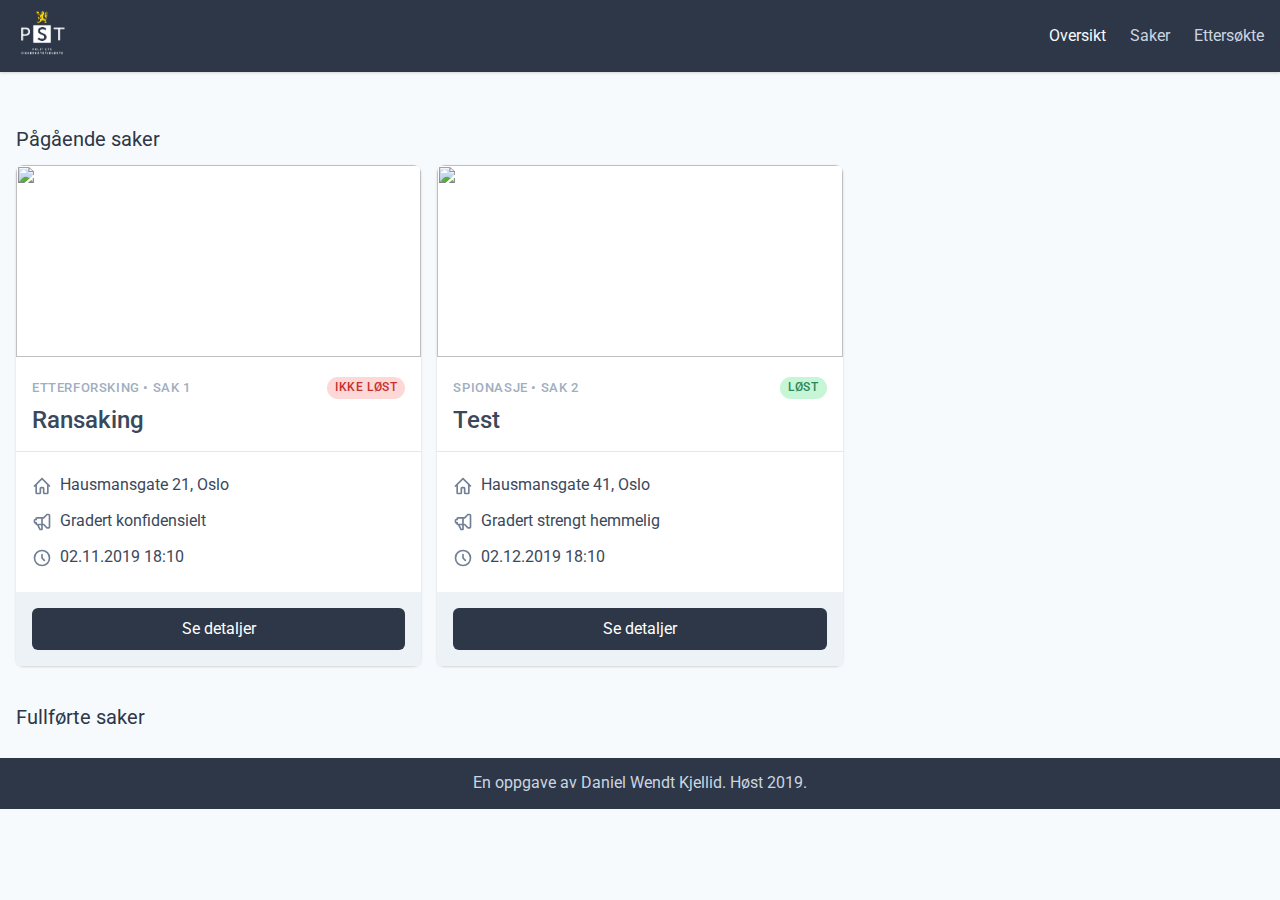
==== index.html @ eeeab760 "Written modues for header, footer and assignment cards using ES6 classes" ====
<!DOCTYPE html>
<html lang="en">
    <head>
        <meta charset="UTF-8">
        <meta name="viewport" content="width=device-width, initial-scale=1.0">
        <meta http-equiv="X-UA-Compatible" content="ie=edge">
        <title>PST</title>
        <link href="https://fonts.googleapis.com/css?family=Roboto:400,500,700&display=swap" rel="stylesheet">
        <link rel="stylesheet" href="css/style.css">
        <script src="scripts/jquery.js"></script>
    </head>
    <body>
        <header class="header">
            <!-- navbar created by DOM -->
        </header>
        <main class="container">
            <section>
                <h1 class="section-title">Pågående saker</h1>
                <div class="grid ongoing">
                    <!-- cards created by DOM -->
                </div>
            </section>
            <section>
                <h1 class="section-title">Fullførte saker</h1>
                <div class="grid upcoming">
                    <!-- cards created by DOM -->
                </div>
            </section>
        </main>
        <footer class="footer">
            <!-- footer created by DOM -->
        </footer>
        <script type="module" defer src="init.js"></script>
        <script src="scripts/utilities/menuToggle.js"></script>
    </body>
</html>
---- css/style.css ----
/*! normalize.css v8.0.1 | MIT License | github.com/necolas/normalize.css */

/* Document
   ========================================================================== */

/**
 * 1. Correct the line height in all browsers.
 * 2. Prevent adjustments of font size after orientation changes in iOS.
 */

 html {
    line-height: 1.15; /* 1 */
    -webkit-text-size-adjust: 100%; /* 2 */
  }
  
  /* Sections
     ========================================================================== */
  
  /**
   * Remove the margin in all browsers.
   */
  
  body {
    margin: 0;
  }
  
  /**
   * Render the `main` element consistently in IE.
   */
  
  main {
    display: block;
  }
  
  /**
   * Correct the font size and margin on `h1` elements within `section` and
   * `article` contexts in Chrome, Firefox, and Safari.
   */
  
  h1 {
    font-size: 2em;
    margin: 0.67em 0;
  }
  
  /* Grouping content
     ========================================================================== */
  
  /**
   * 1. Add the correct box sizing in Firefox.
   * 2. Show the overflow in Edge and IE.
   */
  
  hr {
    box-sizing: content-box; /* 1 */
    height: 0; /* 1 */
    overflow: visible; /* 2 */
  }
  
  /**
   * 1. Correct the inheritance and scaling of font size in all browsers.
   * 2. Correct the odd `em` font sizing in all browsers.
   */
  
  pre {
    font-family: monospace, monospace; /* 1 */
    font-size: 1em; /* 2 */
  }
  
  /* Text-level semantics
     ========================================================================== */
  
  /**
   * Remove the gray background on active links in IE 10.
   */
  
  a {
    background-color: transparent;
  }
  
  /**
   * 1. Remove the bottom border in Chrome 57-
   * 2. Add the correct text decoration in Chrome, Edge, IE, Opera, and Safari.
   */
  
  abbr[title] {
    border-bottom: none; /* 1 */
    text-decoration: underline; /* 2 */
    text-decoration: underline dotted; /* 2 */
  }
  
  /**
   * Add the correct font weight in Chrome, Edge, and Safari.
   */
  
  b,
  strong {
    font-weight: bolder;
  }
  
  /**
   * 1. Correct the inheritance and scaling of font size in all browsers.
   * 2. Correct the odd `em` font sizing in all browsers.
   */
  
  code,
  kbd,
  samp {
    font-family: monospace, monospace; /* 1 */
    font-size: 1em; /* 2 */
  }
  
  /**
   * Add the correct font size in all browsers.
   */
  
  small {
    font-size: 80%;
  }
  
  /**
   * Prevent `sub` and `sup` elements from affecting the line height in
   * all browsers.
   */
  
  sub,
  sup {
    font-size: 75%;
    line-height: 0;
    position: relative;
    vertical-align: baseline;
  }
  
  sub {
    bottom: -0.25em;
  }
  
  sup {
    top: -0.5em;
  }
  
  /* Embedded content
     ========================================================================== */
  
  /**
   * Remove the border on images inside links in IE 10.
   */
  
  img {
    border-style: none;
  }
  
  /* Forms
     ========================================================================== */
  
  /**
   * 1. Change the font styles in all browsers.
   * 2. Remove the margin in Firefox and Safari.
   */
  
  button,
  input,
  optgroup,
  select,
  textarea {
    font-family: inherit; /* 1 */
    font-size: 100%; /* 1 */
    line-height: 1.15; /* 1 */
    margin: 0; /* 2 */
  }
  
  /**
   * Show the overflow in IE.
   * 1. Show the overflow in Edge.
   */
  
  button,
  input { /* 1 */
    overflow: visible;
  }
  
  /**
   * Remove the inheritance of text transform in Edge, Firefox, and IE.
   * 1. Remove the inheritance of text transform in Firefox.
   */
  
  button,
  select { /* 1 */
    text-transform: none;
  }
  
  /**
   * Correct the inability to style clickable types in iOS and Safari.
   */
  
  button,
  [type="button"],
  [type="reset"],
  [type="submit"] {
    -webkit-appearance: button;
  }
  
  /**
   * Remove the inner border and padding in Firefox.
   */
  
  button::-moz-focus-inner,
  [type="button"]::-moz-focus-inner,
  [type="reset"]::-moz-focus-inner,
  [type="submit"]::-moz-focus-inner {
    border-style: none;
    padding: 0;
  }
  
  /**
   * Restore the focus styles unset by the previous rule.
   */
  
  button:-moz-focusring,
  [type="button"]:-moz-focusring,
  [type="reset"]:-moz-focusring,
  [type="submit"]:-moz-focusring {
    outline: 1px dotted ButtonText;
  }
  
  /**
   * Correct the padding in Firefox.
   */
  
  fieldset {
    padding: 0.35em 0.75em 0.625em;
  }
  
  /**
   * 1. Correct the text wrapping in Edge and IE.
   * 2. Correct the color inheritance from `fieldset` elements in IE.
   * 3. Remove the padding so developers are not caught out when they zero out
   *    `fieldset` elements in all browsers.
   */
  
  legend {
    box-sizing: border-box; /* 1 */
    color: inherit; /* 2 */
    display: table; /* 1 */
    max-width: 100%; /* 1 */
    padding: 0; /* 3 */
    white-space: normal; /* 1 */
  }
  
  /**
   * Add the correct vertical alignment in Chrome, Firefox, and Opera.
   */
  
  progress {
    vertical-align: baseline;
  }
  
  /**
   * Remove the default vertical scrollbar in IE 10+.
   */
  
  textarea {
    overflow: auto;
  }
  
  /**
   * 1. Add the correct box sizing in IE 10.
   * 2. Remove the padding in IE 10.
   */
  
  [type="checkbox"],
  [type="radio"] {
    box-sizing: border-box; /* 1 */
    padding: 0; /* 2 */
  }
  
  /**
   * Correct the cursor style of increment and decrement buttons in Chrome.
   */
  
  [type="number"]::-webkit-inner-spin-button,
  [type="number"]::-webkit-outer-spin-button {
    height: auto;
  }
  
  /**
   * 1. Correct the odd appearance in Chrome and Safari.
   * 2. Correct the outline style in Safari.
   */
  
  [type="search"] {
    -webkit-appearance: textfield; /* 1 */
    outline-offset: -2px; /* 2 */
  }
  
  /**
   * Remove the inner padding in Chrome and Safari on macOS.
   */
  
  [type="search"]::-webkit-search-decoration {
    -webkit-appearance: none;
  }
  
  /**
   * 1. Correct the inability to style clickable types in iOS and Safari.
   * 2. Change font properties to `inherit` in Safari.
   */
  
  ::-webkit-file-upload-button {
    -webkit-appearance: button; /* 1 */
    font: inherit; /* 2 */
  }
  
  /* Interactive
     ========================================================================== */
  
  /*
   * Add the correct display in Edge, IE 10+, and Firefox.
   */
  
  details {
    display: block;
  }
  
  /*
   * Add the correct display in all browsers.
   */
  
  summary {
    display: list-item;
  }
  
  /* Misc
     ========================================================================== */
  
  /**
   * Add the correct display in IE 10+.
   */
  
  template {
    display: none;
  }
  
  /**
   * Add the correct display in IE 10.
   */
  
  [hidden] {
    display: none;
  }

body {
	background-color: #F7FAFC;
  font-family: 'Roboto', sans-serif;
}

/* Utility classes
========================================================================== */

.hidden {
	display: none;
}

.block {
	display: block;
}

.flex {
	display: flex;
}

.justify-between {
	justify-content: space-between;
}

.justify-center {
	justify-content: center;
}

.justify-start {
	justify-content: start;
}

.justify-end {
	justify-content: end;
}

.items-center {
	align-items: center;
}

.items-start {
	align-items: flex-start;
}

.items-end {
	align-items: flex-end;
}

/* Head
========================================================================== */

/* header element */
.header {
	background-color: #2D3748;
  box-shadow: 0 1px 3px 0 rgba(0, 0, 0, 0.1), 0 1px 2px 0 rgba(0, 0, 0, 0.06);
}

/* item within header element */
.header-item {
	background-color: transparent;
	border: none;
	padding-left: 1rem;
	padding-right: 1rem;
	padding-top: 0.5rem;
	padding-bottom: 0.5rem;
}

/* logo */
.header-item .logo {
	height: auto;
	width: 3.25rem;
}

/* hamburger menu on small devices */
.header-item .menu-btn {
	height: auto;
	fill: #F7FAFC;
	width: 1.5rem;
}

/* nav element */
.nav {
	background-color: #2D3748;
	border-top: 1px solid #1A202C;
	box-shadow: 0 1px 3px 0 rgba(0, 0, 0, 0.1), 0 1px 2px 0 rgba(0, 0, 0, 0.06);
	padding: 1rem;
}

/* anchor element within nav element */
.nav a {
	color: #CBD5E0;
	text-decoration: none;
}

/* nav anchor hover */
.nav a:hover {
	color: #F7FAFC;
}

/* item within nav element */
.nav .nav-item {
	display: block;
	padding-top: 0.5rem;
	padding-bottom: 0.5rem;
}

/* tablet and up */
@media (min-width: 768px) {

  /* create header flex, and push content to each side */
	.header {
		display: flex;
    justify-content: space-between;
  }
  
  /* remove hamburger menu */
	.header-item .menu-btn {
		display: none;
	}

  /* create nav flex, center items vertically and remove border */
	.nav {
		align-items: center;
		display: flex;
		border-top: 0;
		box-shadow: none;
	}

  /* add margin for nav items */
	.nav .nav-item {
		margin-right: 1.5rem;
		padding: 0;
	}

  /* set active state for nav item */
	.nav .nav-item.active {
		color: #F7FAFC;
	}

  /* remove margin on nav items last child */
	.nav .nav-item:last-child {
		margin-right: 0;
	}
}

/* Body
========================================================================== */

/* create container for content */
.container {
	padding: 1rem;
}

.grid {
  display: grid;
  grid-template-columns: 1fr;
  grid-row-gap: 1rem;
}

@media (min-width: 768px) {
  .grid {
    grid-template-columns: repeat(2, 1fr);
    grid-column-gap: 1rem;
  }
}

@media (min-width: 1024px) {
  .grid {
    grid-template-columns: repeat(3, 1fr);
    grid-column-gap: auto;
  }
}

/* styling of section title */
.section-title {
	color: #2D3748;
  font-size: 1.25rem;
  font-weight: 400;
  margin-top: 2.5rem;
}

/* cards which represents cases */
.case-card {
	background-color: #FFFFFF;
	border-radius: 0.5rem;
	box-shadow: 0 1px 3px 0 rgba(0, 0, 0, 0.1), 0 1px 2px 0 rgba(0, 0, 0, 0.06);
}

/* image within care card */
.case-card-img {
	border-top-left-radius: 8px;
  border-top-right-radius: 8px;
  height: 12rem;
  object-fit: cover;
  width: 100%;
}

/* padding for case card content */
.case-card-content {
	padding: 1rem;
}

.case-card-content-status-negative {
  background-color: #FED7D7;
  border-radius: 9999px;
  color: #C53030;
  display: inline-block;
  font-size: 0.75rem;
  font-weight: 500;
  letter-spacing: 0.05em;
  margin-left: 0.5rem;
  padding-bottom: 0.25rem;
  padding-left: 0.5rem;
  padding-right: 0.5rem;
  padding-top: 0.25rem;
  text-transform: uppercase;
}

.case-card-content-status-positive {
  background-color: #C6F6D5;
  border-radius: 9999px;
  color: #2F855A;
  display: inline-block;
  font-size: 0.75rem;
  font-weight: 500;
  letter-spacing: 0.05em;
  margin-left: 0.5rem;
  padding-bottom: 0.25rem;
  padding-left: 0.5rem;
  padding-right: 0.5rem;
  padding-top: 0.25rem;
  text-transform: uppercase;
}

/* styling for type and case number */
.case-card-content-type {
	color: #A0AEC0;
	font-size: 0.825rem;
	font-weight: 500;
	letter-spacing: 0.6px;
	margin: 0;
	text-transform: uppercase;
}

/* styling for title within case card */
.case-card-content-title {
	color: #3A485C;
	font-size: 1.5rem !important;
	font-weight: 500;
	margin-top: 0.5rem;
	margin-bottom: 0;
}

/* styling for metadata container */
.case-card-meta {
	padding: 1rem;
	border-top: 1px solid #E2E8F0;
}

/* styling for each meta */
.case-card-meta-content {
	color: #3A485C;
	padding-top: 0.5rem;
	padding-bottom: 0.5rem;
}

/* metadata icon */
.case-card-meta-icn {
	fill: #718096;
	height: 1.25rem;
	margin-right: 0.5rem;
	width: auto;
}

/* styling for action container */
.case-card-action {
	background-color: #EDF2F7;
  padding: 1rem;
}

/* Show more details button */
.case-card-action-btn {
	background-color: #2D3748;
	border-radius: 6px;
  color: #FFFFFF;
  display: block;
  text-align: center;
  text-decoration: none;
	width: 100%;
	padding-top: 0.75rem;
  padding-bottom: 0.75rem;
}

.case-card-action-btn:hover {
  background-color: #1A202C;
}

/* Style disabled button for both CSS3 and CSS2 */
.case-card-action-btn:disabled:hover,
.case-card-action-btn[disabled]:hover {
  background-color: #2D3748;
}

/* Foot
========================================================================== */

.footer {
	background-color: #2D3748;
	text-align: center;
	padding: 1rem;
}

.footer span {
	color: #CBD5E0;
}
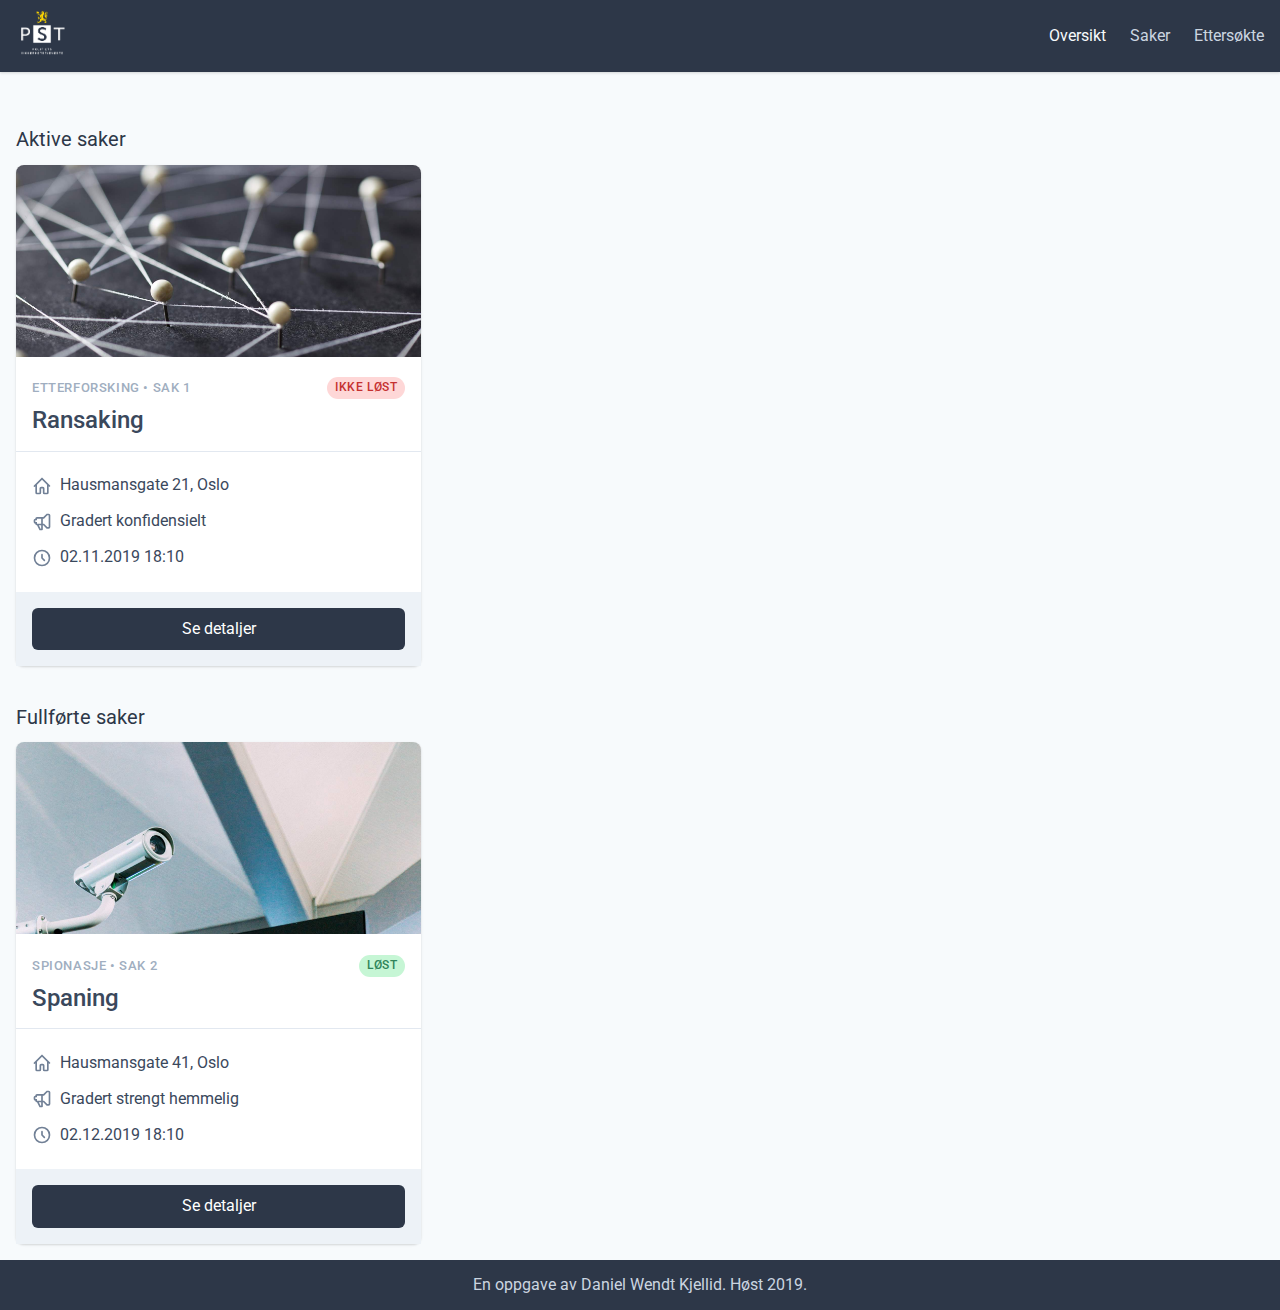
==== commit d2b861c0: "Added array and class for assignment types" ====
--- a/index.html
+++ b/index.html
@@ -15,14 +15,14 @@
         </header>
         <main class="container">
             <section>
-                <h1 class="section-title">Pågående saker</h1>
-                <div class="grid ongoing">
+                <h1 class="section-title">Aktive saker</h1>
+                <div id="not-solved" class="grid not-solved">
                     <!-- cards created by DOM -->
                 </div>
             </section>
             <section>
                 <h1 class="section-title">Fullførte saker</h1>
-                <div class="grid upcoming">
+                <div id="solved" class="grid solved">
                     <!-- cards created by DOM -->
                 </div>
             </section>
@@ -30,6 +30,7 @@
         <footer class="footer">
             <!-- footer created by DOM -->
         </footer>
+        <script type="module" defer src="template-loader.js"></script>
         <script type="module" defer src="init.js"></script>
         <script src="scripts/utilities/menuToggle.js"></script>
     </body>
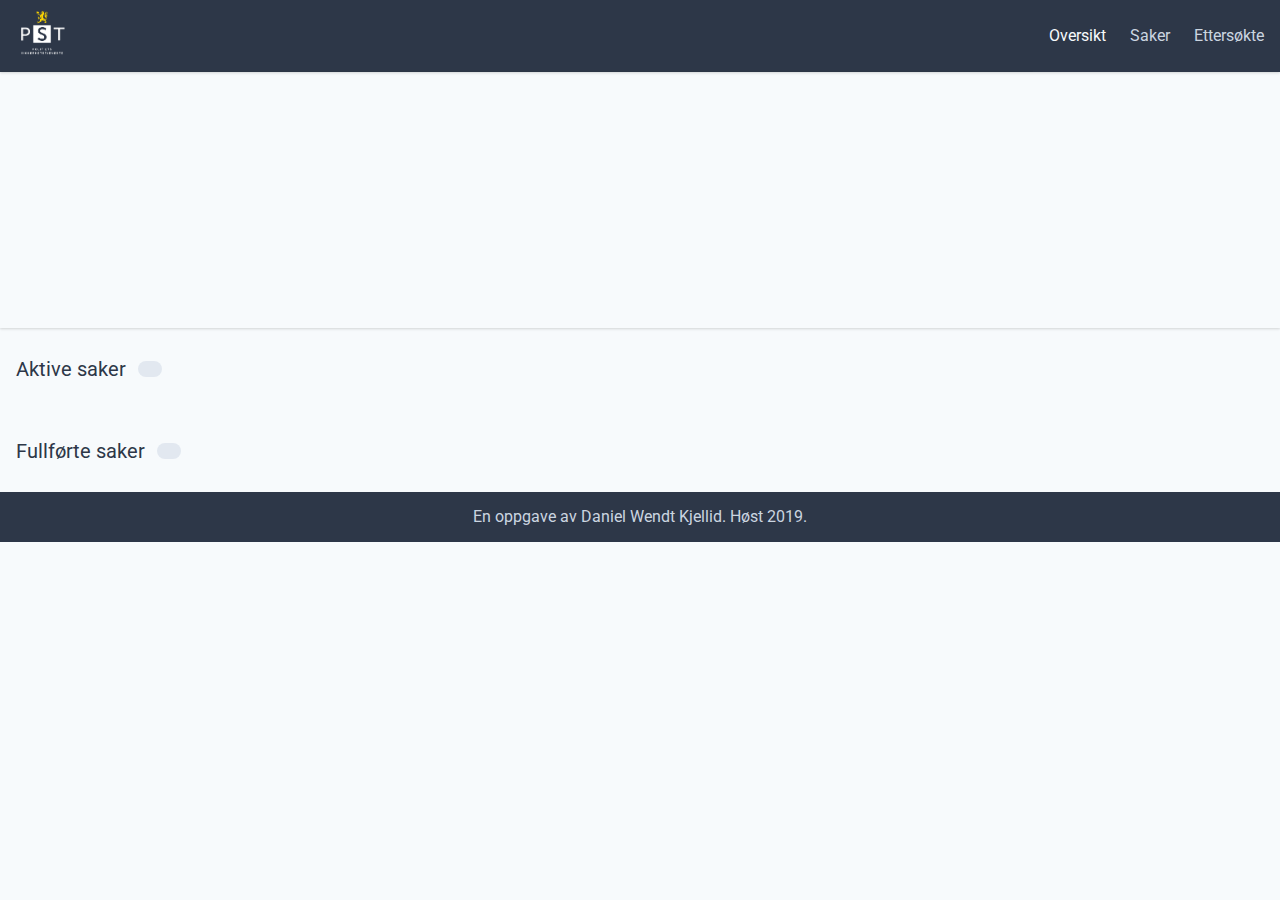
==== commit 595299a9: "Added localstorage support" ====
--- a/index.html
+++ b/index.html
@@ -13,15 +13,24 @@
         <header class="header">
             <!-- navbar created by DOM -->
         </header>
-        <main class="container">
-            <section>
-                <h1 class="section-title">Aktive saker</h1>
+        <main>
+            <div class="banner">
+
+            </div>
+            <section class="container">
+                <div class="flex items-center">
+                    <h1 class="section-title">Aktive saker</h1>
+                    <span class="section-count count-not-solved"><!-- count created by DOM --></span>
+                </div>
                 <div id="not-solved" class="grid not-solved">
                     <!-- cards created by DOM -->
                 </div>
             </section>
-            <section>
-                <h1 class="section-title">Fullførte saker</h1>
+            <section class="container">
+                <div class="flex items-center">
+                    <h1 class="section-title">Fullførte saker</h1>
+                    <span class="section-count count-solved"><!-- count created by DOM --></span>
+                </div>
                 <div id="solved" class="grid solved">
                     <!-- cards created by DOM -->
                 </div>
--- a/css/style.css
+++ b/css/style.css
@@ -521,12 +521,29 @@
   }
 }
 
+.banner {
+  box-shadow: 0 1px 3px 0 rgba(0, 0, 0, 0.1), 0 1px 2px 0 rgba(0, 0, 0, 0.06);
+  height: 16rem;
+}
+
 /* styling of section title */
 .section-title {
 	color: #2D3748;
   font-size: 1.25rem;
   font-weight: 400;
-  margin-top: 2.5rem;
+}
+
+.section-count {
+  background-color: #E2E8F0;
+  border-radius: 9999px;
+  color: #4A5568;
+  font-size: 0.875rem;
+  font-weight: 500;
+  margin-left: 0.75rem;
+  padding-bottom: 0.5rem;
+  padding-left: 0.75rem;
+  padding-right: 0.75rem;
+  padding-top: 0.5rem;
 }
 
 /* cards which represents cases */
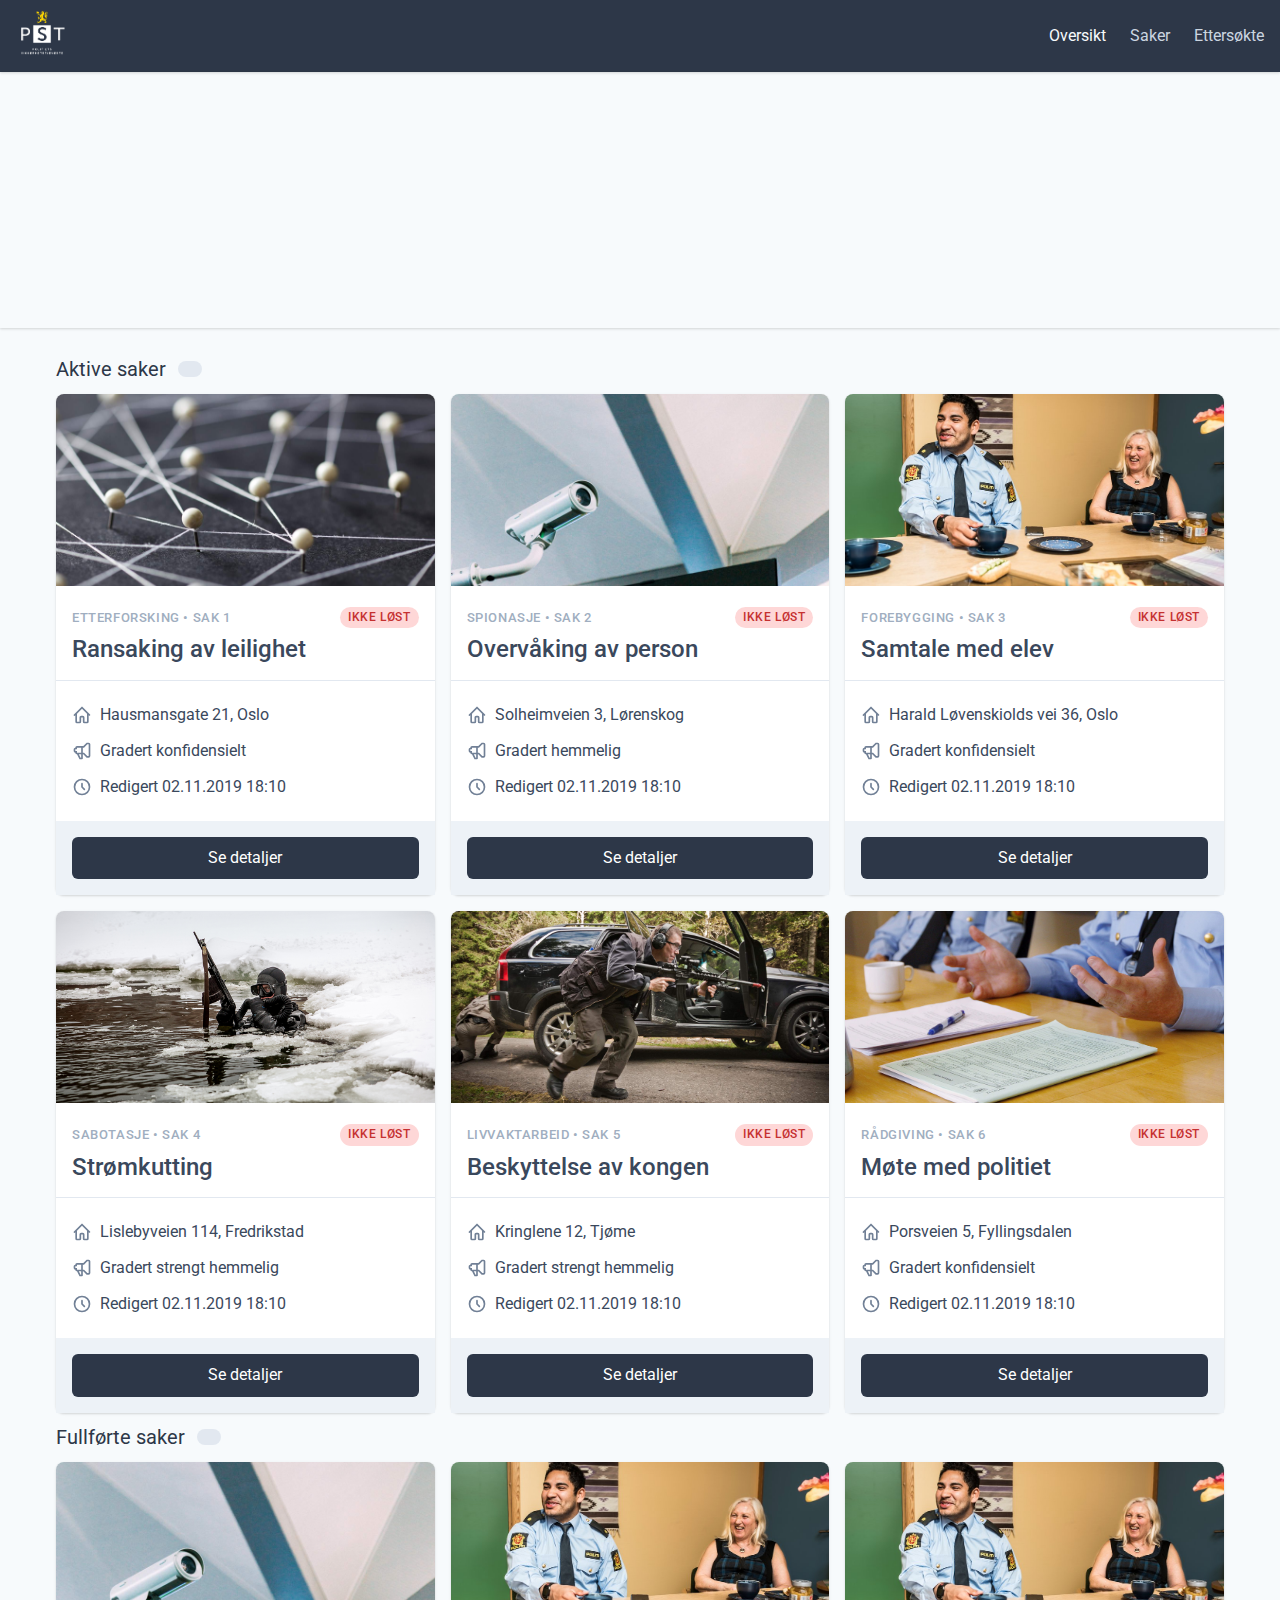
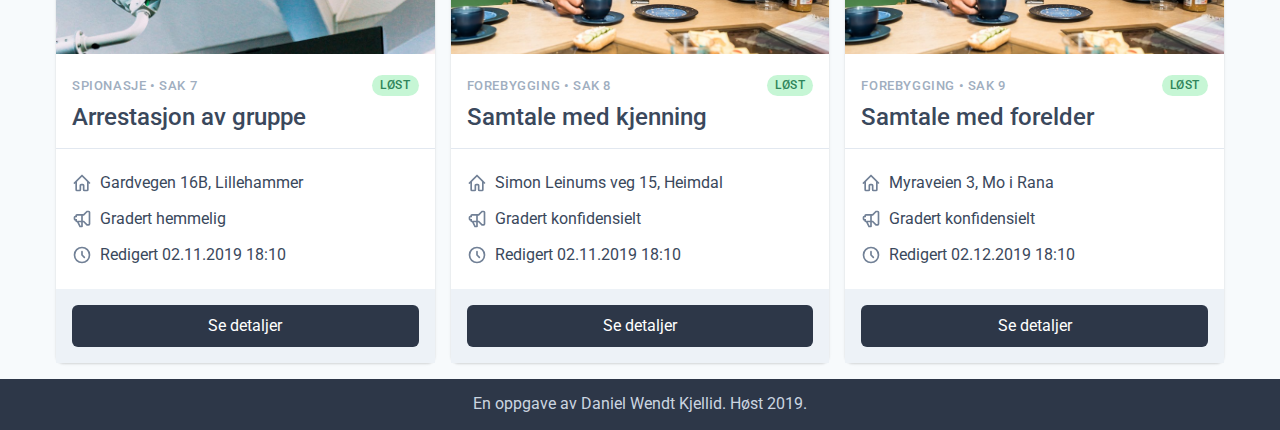
==== commit 9a5d9495: "Started to add structure to edit page" ====
--- a/index.html
+++ b/index.html
@@ -9,7 +9,7 @@
         <link rel="stylesheet" href="css/style.css">
         <script src="scripts/jquery.js"></script>
     </head>
-    <body>
+    <body class="overview">
         <header class="header">
             <!-- navbar created by DOM -->
         </header>
--- a/css/style.css
+++ b/css/style.css
@@ -353,6 +353,90 @@
   font-family: 'Roboto', sans-serif;
 }
 
+label {
+  color: #718096;
+  display: block;
+  font-size: 0.75rem;
+  font-weight: 700;
+  letter-spacing: 0.05rem;
+  text-transform: uppercase;
+  margin-bottom: 0.5rem;
+}
+
+input[type=text] {
+  appearance: none;
+  background-color: #EDF2F7;
+  border: 1px solid #EDF2F7;
+  border-radius: 4px;
+  box-sizing: border-box;
+  color: #4A5568;
+  display: block;
+  font-size: 1rem;
+  padding-top: 0.5rem;
+  padding-right: 0.75rem;
+  padding-bottom: 0.5rem;
+  padding-left: 0.75rem;
+  line-height: 1.5;
+}
+
+input::placeholder {
+  color: #718096;
+}
+
+input:focus {
+  background-color: #FFFFFF;
+  border: 1px solid #A0AEC0;
+  outline: 0;
+}
+
+textarea {
+  appearance: none;
+  background-color: #EDF2F7;
+  border: 1px solid #EDF2F7;
+  border-radius: 4px;
+  box-sizing: border-box;
+  color: #4A5568;
+  display: block;
+  font-size: 1rem;
+  padding-top: 0.5rem;
+  padding-right: 0.75rem;
+  padding-bottom: 0.5rem;
+  padding-left: 0.75rem;
+  line-height: 1.5;
+}
+
+textarea::placeholder {
+  color: #718096;
+}
+
+select {
+  background-color: #EDF2F7;
+  background-image: url("data:image/svg+xml,%3csvg xmlns='http://www.w3.org/2000/svg' viewBox='0 0 24 24' fill='%23a0aec0'%3e%3cpath d='M15.3 9.3a1 1 0 0 1 1.4 1.4l-4 4a1 1 0 0 1-1.4 0l-4-4a1 1 0 0 1 1.4-1.4l3.3 3.29 3.3-3.3z'/%3e%3c/svg%3e");
+    -webkit-appearance: none;
+        -moz-appearance: none;
+            appearance: none;
+    -webkit-print-color-adjust: exact;
+            color-adjust: exact;
+  background-repeat: no-repeat;
+  background-position: right 0.5rem center;
+  background-size: 1.5em 1.5em;
+  border: 1px solid #EDF2F7;
+  border-radius: 4px;
+  color: #4A5568;
+  font-size: 1rem;
+  line-height: 1.5;
+  padding-top: 0.5rem;
+  padding-right: 2.5rem;
+  padding-bottom: 0.5rem;
+  padding-left: 0.75rem;
+}
+
+select:focus {
+  background-color: #FFFFFF;
+  border: 1px solid #A0AEC0;
+  outline: 0;
+}
+
 /* Utility classes
 ========================================================================== */
 
@@ -394,6 +478,42 @@
 
 .items-end {
 	align-items: flex-end;
+}
+
+.w-1 {
+  width: 100%;
+}
+
+.w-1\/2 {
+  width: 50%;
+}
+
+.w-1\/3 {
+  width: 33%;
+}
+
+.w-1\/4 {
+  width: 25%;
+}
+
+.w-1\/5 {
+  width: 20%;
+}
+
+.w-3\/4 {
+  width: 75%;
+}
+
+.w-4\/5 {
+  width: 80%;
+}
+
+.mr-2 {
+  margin-right: 0.5rem;
+}
+
+.m-auto {
+  margin: auto;
 }
 
 /* Head
@@ -498,7 +618,8 @@
 
 /* create container for content */
 .container {
-	padding: 1rem;
+  padding-left: 1rem;
+  padding-right: 1rem;
 }
 
 .grid {
@@ -507,23 +628,44 @@
   grid-row-gap: 1rem;
 }
 
-@media (min-width: 768px) {
-  .grid {
-    grid-template-columns: repeat(2, 1fr);
-    grid-column-gap: 1rem;
-  }
-}
-
-@media (min-width: 1024px) {
-  .grid {
-    grid-template-columns: repeat(3, 1fr);
-    grid-column-gap: auto;
-  }
-}
-
 .banner {
   box-shadow: 0 1px 3px 0 rgba(0, 0, 0, 0.1), 0 1px 2px 0 rgba(0, 0, 0, 0.06);
   height: 16rem;
+  margin-bottom: 1rem;
+}
+
+.breadcrumbs {
+  background-color: #FFFFFF;
+  box-shadow: 0 1px 3px 0 rgba(0, 0, 0, 0.1), 0 1px 2px 0 rgba(0, 0, 0, 0.06);
+  padding-bottom: 1rem;
+  padding-left: 1rem;
+  padding-right: 1rem;
+  padding-top: 1rem;
+}
+
+.breadcrumbs-previous {
+  color: #2D3748;
+  font-weight: 400;
+  margin-left: 0.5rem;
+}
+
+.breadcrumbs-current {
+  color: #2D3748;
+  font-weight: 900;
+  margin-left: 0.25rem;
+}
+
+.breadcrumbs-icn {
+  height: 2rem;
+  width: 2rem;
+}
+
+.breadcrumbs-icn circle {
+  fill: #E2E8F0;
+}
+
+.breadcrumbs-icn path {
+  fill: #A0AEC0;
 }
 
 /* styling of section title */
@@ -668,13 +810,109 @@
   background-color: #2D3748;
 }
 
+.edit-form {
+  background-color: #FFFFFF;
+  border-radius: 6px;
+  box-shadow: 0 1px 3px 0 rgba(0, 0, 0, 0.1), 0 1px 2px 0 rgba(0, 0, 0, 0.06);
+  margin-bottom: 1rem;
+  margin-top: 1rem;
+}
+
+.edit-form-img {
+  border-top-left-radius: 8px;
+  border-top-right-radius: 8px;
+  height: 12rem;
+  object-fit: cover;
+  width: 100%;
+}
+
+.form-section {
+  border-bottom: 1px solid #E2E8F0;
+  padding: 1rem;
+  margin-top: 0.75rem;
+}
+
+.form-group {
+  margin-bottom: 1rem;
+}
+
+.edit-form-footer {
+  background-color: #EDF2F7;
+  padding: 1rem;
+}
+
+.edit-form-submit-btn {
+	background-color: #2D3748;
+	border-radius: 6px;
+  color: #FFFFFF;
+  display: block;
+  text-align: center;
+	width: 100%;
+	padding-top: 0.75rem;
+  padding-bottom: 0.75rem;
+}
+
+@media (min-width: 768px) {
+  .container {
+    padding-left: 2.5rem;
+    padding-right: 2.5rem;
+  }
+
+  .grid {
+    grid-template-columns: repeat(2, 1fr);
+    grid-column-gap: 1rem;
+  }
+
+  .edit-form {
+    margin-left: auto;
+    margin-right: auto;
+    margin-bottom: 2rem;
+    margin-top: 2rem;
+    width: 80%;
+  }
+
+  .misc-section {
+    display: flex;
+  }
+
+  .grade-group {
+    margin-right: 0.5rem;
+    width: 50%;
+  }
+
+  .status-group {
+    width: 50%;
+  }
+}
+
+@media (min-width: 1024px) {
+  .container {
+    padding-left: 3.5rem;
+    padding-right: 3.5rem;
+  }
+
+  .grid {
+    grid-template-columns: repeat(3, 1fr);
+    grid-column-gap: auto;
+  }
+
+  .edit-form {
+    margin-left: auto;
+    margin-right: auto;
+    margin-bottom: 2rem;
+    margin-top: 2rem;
+    width: 60%;
+  }
+}
+
 /* Foot
 ========================================================================== */
 
 .footer {
 	background-color: #2D3748;
 	text-align: center;
-	padding: 1rem;
+  padding: 1rem;
+  margin-top: 1rem
 }
 
 .footer span {
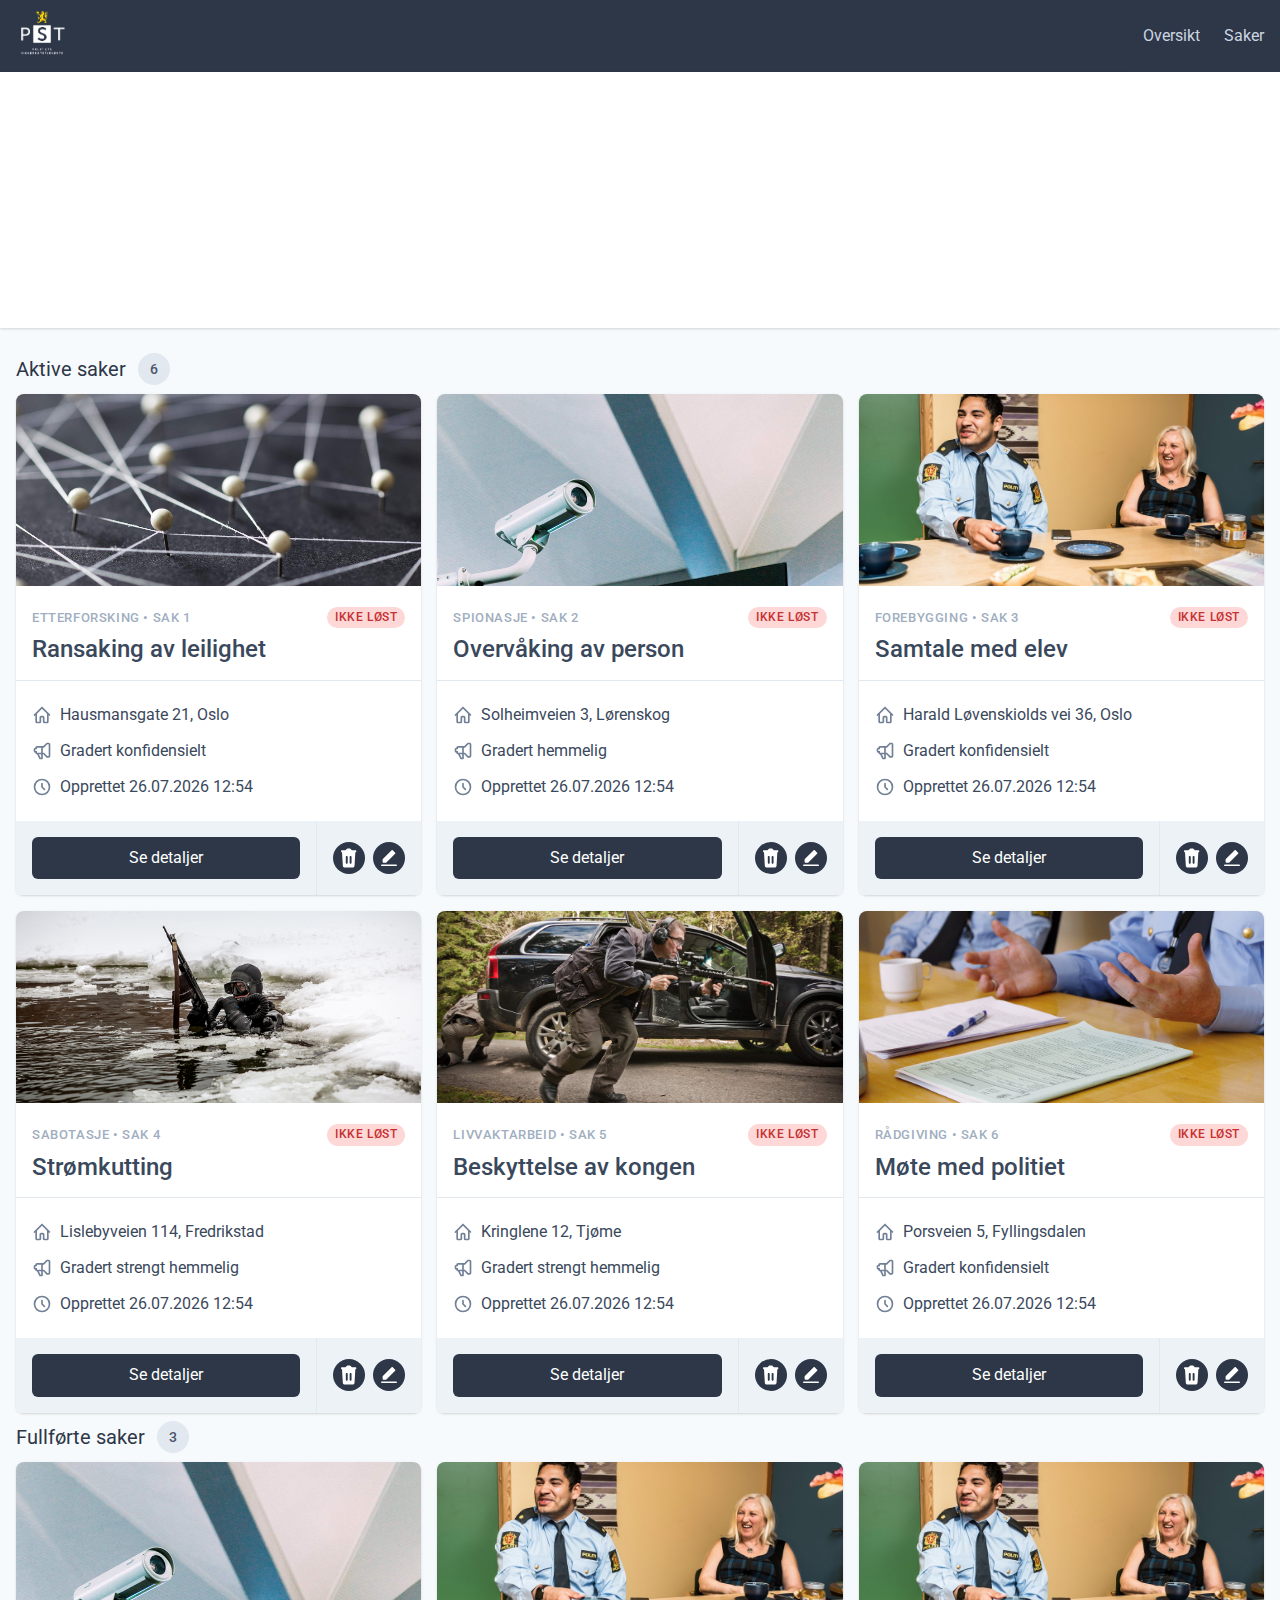
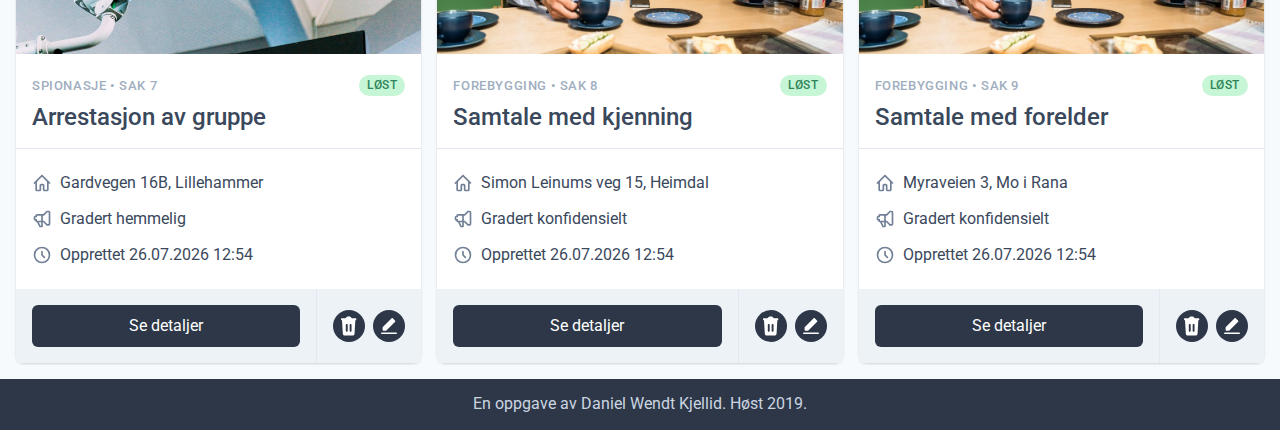
==== commit 34fc8a88: "Moved menuToggle() to a more logical place." ====
--- a/index.html
+++ b/index.html
@@ -41,6 +41,5 @@
         </footer>
         <script type="module" defer src="template-loader.js"></script>
         <script type="module" defer src="init.js"></script>
-        <script src="scripts/utilities/menuToggle.js"></script>
     </body>
 </html>--- a/css/style.css
+++ b/css/style.css
@@ -465,7 +465,11 @@
 }
 
 .justify-end {
-	justify-content: end;
+	justify-content: flex-end !important;
+}
+
+.justify-around {
+  justify-content: space-around;
 }
 
 .items-center {
@@ -514,6 +518,10 @@
 
 .m-auto {
   margin: auto;
+}
+
+.titanic {
+  float: none;
 }
 
 /* Head
@@ -585,15 +593,15 @@
   
   /* remove hamburger menu */
 	.header-item .menu-btn {
-		display: none;
-	}
+    display: none;
+  }
 
   /* create nav flex, center items vertically and remove border */
 	.nav {
 		align-items: center;
 		display: flex;
 		border-top: 0;
-		box-shadow: none;
+    box-shadow: none;
 	}
 
   /* add margin for nav items */
@@ -629,14 +637,19 @@
 }
 
 .banner {
+  background-color: #FFFFFF;
   box-shadow: 0 1px 3px 0 rgba(0, 0, 0, 0.1), 0 1px 2px 0 rgba(0, 0, 0, 0.06);
   height: 16rem;
   margin-bottom: 1rem;
 }
 
-.breadcrumbs {
+.toolbar {
   background-color: #FFFFFF;
   box-shadow: 0 1px 3px 0 rgba(0, 0, 0, 0.1), 0 1px 2px 0 rgba(0, 0, 0, 0.06);
+  margin-bottom: 1rem;
+}
+
+.breadcrumbs {
   padding-bottom: 1rem;
   padding-left: 1rem;
   padding-right: 1rem;
@@ -655,17 +668,44 @@
   margin-left: 0.25rem;
 }
 
-.breadcrumbs-icn {
+.icn {
   height: 2rem;
   width: 2rem;
 }
 
-.breadcrumbs-icn circle {
+.icn circle {
   fill: #E2E8F0;
 }
 
-.breadcrumbs-icn path {
+.icn path {
   fill: #A0AEC0;
+}
+
+.icn rect {
+  fill: #A0AEC0;
+}
+
+.icn.actions-bar circle {
+  fill: #2D3748;
+}
+
+.icn.actions-bar path {
+  fill: #FFFFFF;
+}
+
+.icn.actions-bar rect {
+  fill: #FFFFFF;
+}
+
+.breadcrumbs-action {
+  background-color: #FFFFFF;
+  border-bottom: 0;
+  border-left: 1px solid #E2E8F0;
+  display: block;
+  padding-bottom: 1rem;
+  padding-left: 1rem;
+  padding-right: 1rem;
+  padding-top: 1rem;
 }
 
 /* styling of section title */
@@ -783,7 +823,20 @@
 
 /* styling for action container */
 .case-card-action {
-	background-color: #EDF2F7;
+  background-color: #EDF2F7;
+}
+
+.case-card-action-container {
+  background-color: #EDF2F7;
+  padding: 1rem;
+}
+
+.case-card-action-btn-container {
+  border-right: 1px solid #E2E8F0;
+  padding: 1rem;
+}
+
+.case-card-action-icn-container {
   padding: 1rem;
 }
 
@@ -810,6 +863,15 @@
   background-color: #2D3748;
 }
 
+.actions-btn {
+  padding: 0;
+}
+
+.form-meta-text {
+  color: #718096;
+  font-style: italic;
+}
+
 .edit-form {
   background-color: #FFFFFF;
   border-radius: 6px;
@@ -852,11 +914,69 @@
   padding-bottom: 0.75rem;
 }
 
+.modal-open {
+  overflow: hidden;
+}
+
+.modal {
+  background-color: rgba(0,0,0,0.4);
+  left: 0;
+  overflow: auto !important;
+  top: 0;
+  height: 100%;
+  padding-top: 1rem;
+  position: fixed;
+  width: 100%;
+}
+
+.modal-content {
+  background-color: #FFFFFF;
+  border-radius: 6px;
+  margin-bottom: 3rem;
+  margin-left: 1rem;
+  margin-right: 1rem;
+  margin-top: auto;
+}
+
+.modal-header {
+  padding: 1rem;
+  border-bottom: 1px solid #E2E8F0;
+}
+
+.modal-header h1 {
+  color: #2D3748;
+  font-size: 1.25rem;
+  font-weight: 400;
+}
+
+.modal-header-close-icn {
+  height: 1.5rem;
+  widows: 1.5rem;
+}
+
+.modal-header-close-icn path {
+  fill: #A0AEC0;
+}
+
+.modal-footer {
+  background-color: #EDF2F7;
+  border-bottom-left-radius: 6px;
+  border-bottom-right-radius: 6px;
+  padding: 1rem; 
+}
+
+.modal-submit-btn {
+  background-color: #2D3748;
+  border-radius: 6px;
+  color: #FFFFFF;
+  display: block;
+  text-align: center;
+  width: 100%;
+  padding-top: 0.75rem;
+  padding-bottom: 0.75rem;
+}
+
 @media (min-width: 768px) {
-  .container {
-    padding-left: 2.5rem;
-    padding-right: 2.5rem;
-  }
 
   .grid {
     grid-template-columns: repeat(2, 1fr);
@@ -883,13 +1003,15 @@
   .status-group {
     width: 50%;
   }
+
+  .modal-content {
+    margin-left: auto;
+    margin-right: auto;
+    width: 80%;
+  }
 }
 
 @media (min-width: 1024px) {
-  .container {
-    padding-left: 3.5rem;
-    padding-right: 3.5rem;
-  }
 
   .grid {
     grid-template-columns: repeat(3, 1fr);
@@ -903,6 +1025,13 @@
     margin-top: 2rem;
     width: 60%;
   }
+
+  .modal-content {
+    margin-left: auto;
+    margin-right: auto;
+    margin-top: 2rem;
+    width: 60%;
+  }
 }
 
 /* Foot
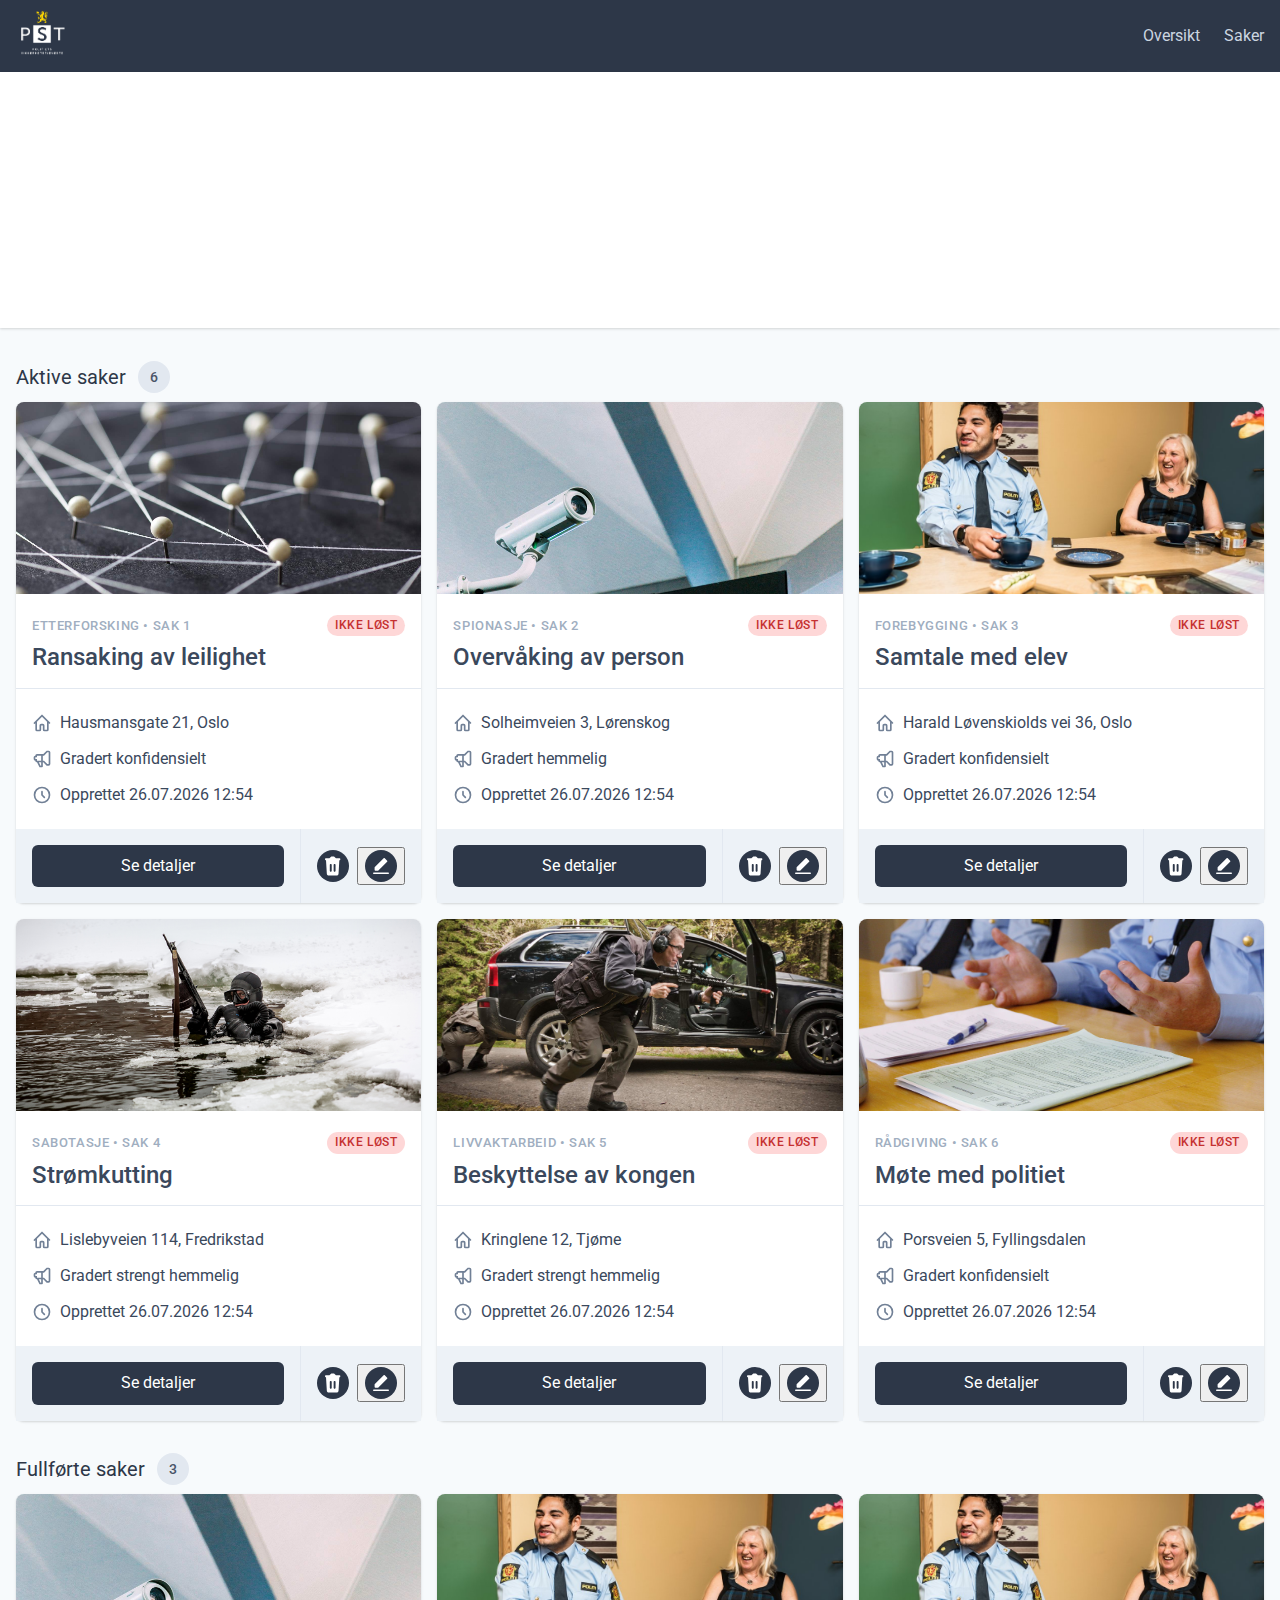
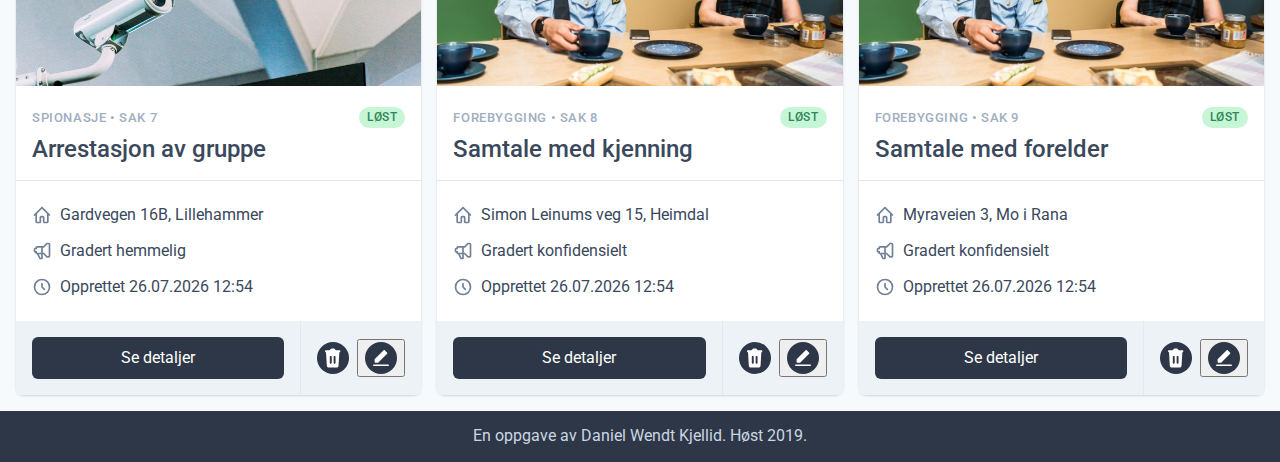
==== commit 886c9d26: "Added support for editing card through modal" ====
--- a/index.html
+++ b/index.html
@@ -17,7 +17,7 @@
             <div class="banner">
 
             </div>
-            <section class="container">
+            <section class="container cases-section">
                 <div class="flex items-center">
                     <h1 class="section-title">Aktive saker</h1>
                     <span class="section-count count-not-solved"><!-- count created by DOM --></span>
@@ -26,7 +26,7 @@
                     <!-- cards created by DOM -->
                 </div>
             </section>
-            <section class="container">
+            <section class="container cases-section">
                 <div class="flex items-center">
                     <h1 class="section-title">Fullførte saker</h1>
                     <span class="section-count count-solved"><!-- count created by DOM --></span>
--- a/css/style.css
+++ b/css/style.css
@@ -351,6 +351,12 @@
 body {
 	background-color: #F7FAFC;
   font-family: 'Roboto', sans-serif;
+}
+
+button[type=button] {
+  border: none;
+  background-color: transparent;
+  padding: 0;
 }
 
 label {
@@ -640,7 +646,6 @@
   background-color: #FFFFFF;
   box-shadow: 0 1px 3px 0 rgba(0, 0, 0, 0.1), 0 1px 2px 0 rgba(0, 0, 0, 0.06);
   height: 16rem;
-  margin-bottom: 1rem;
 }
 
 .toolbar {
@@ -695,6 +700,10 @@
 
 .icn.actions-bar rect {
   fill: #FFFFFF;
+}
+
+.cases-section {
+  padding-top: 1.5rem;
 }
 
 .breadcrumbs-action {
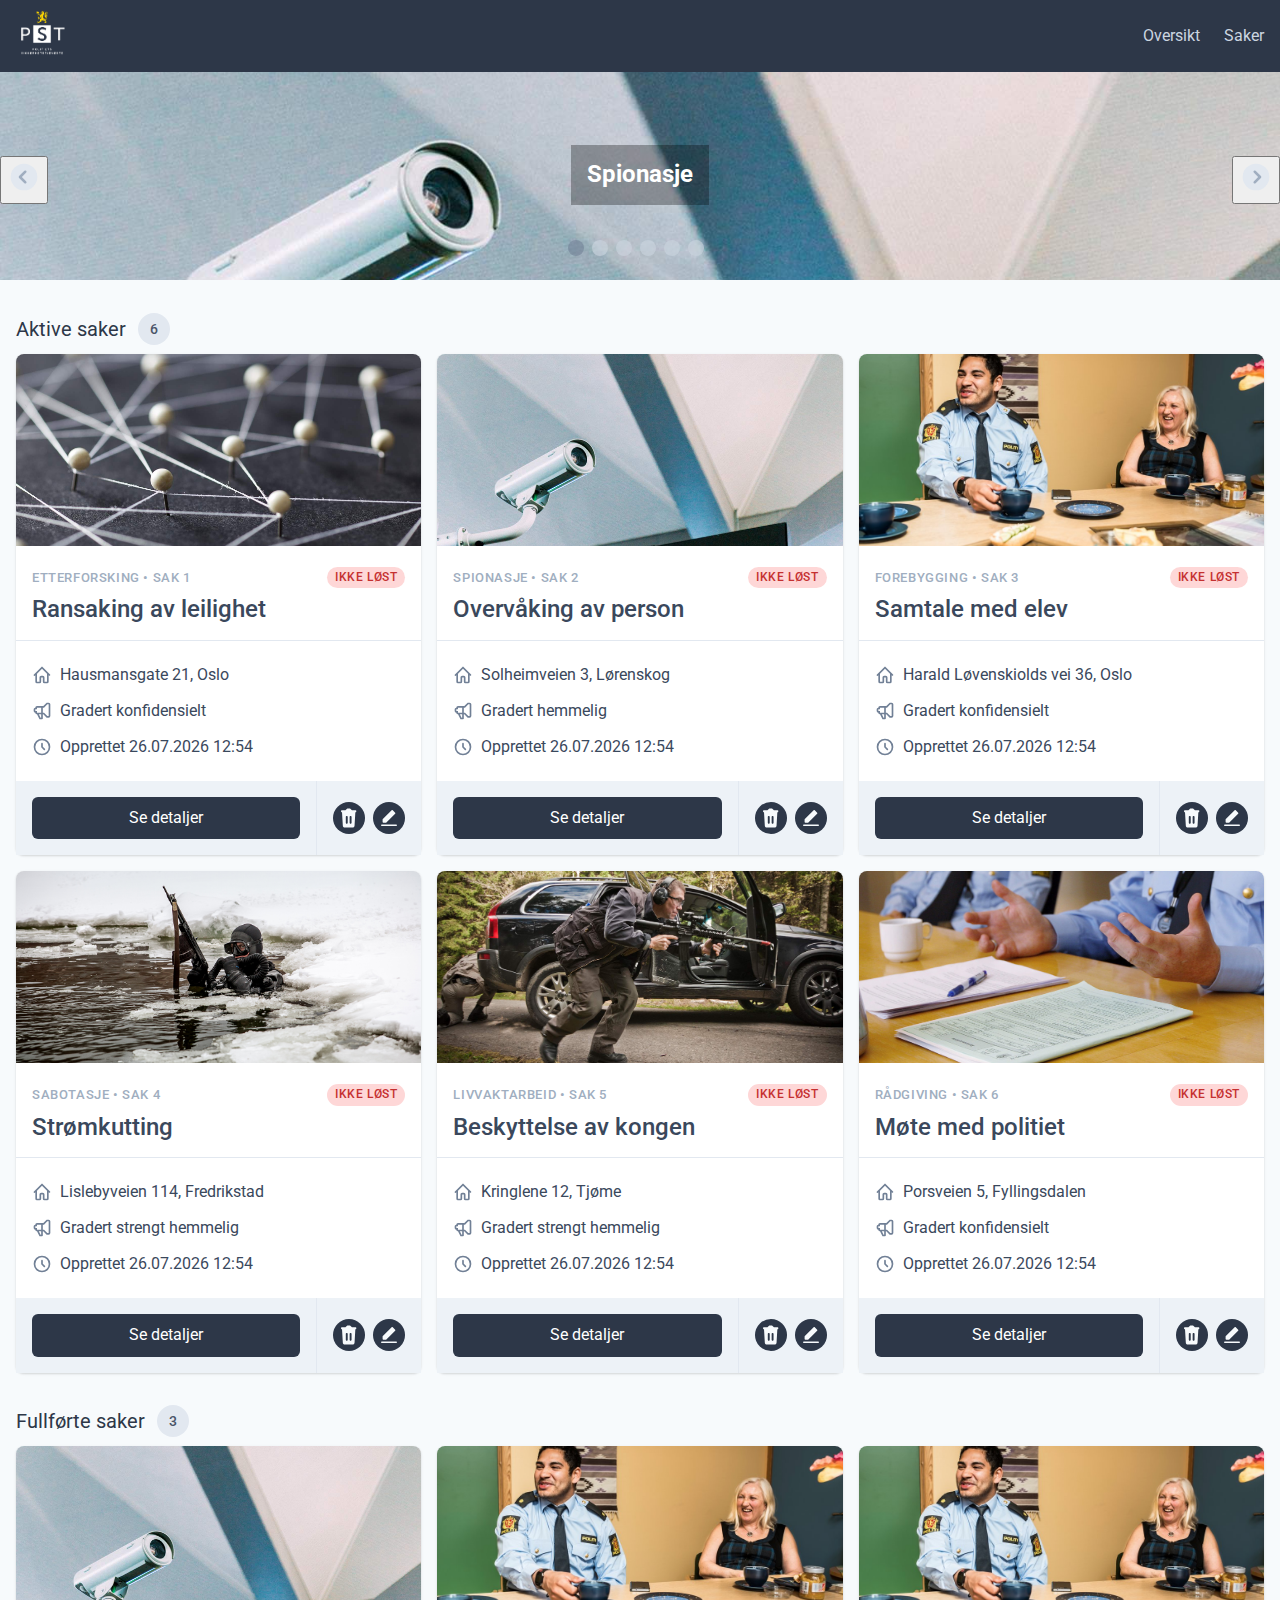
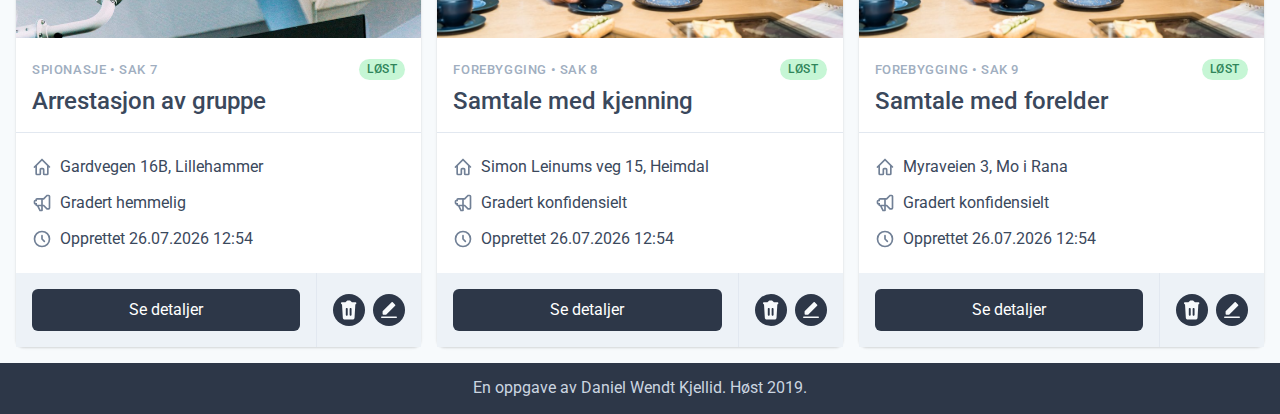
==== commit fa747ba8: "Added banner" ====
--- a/index.html
+++ b/index.html
@@ -15,7 +15,7 @@
         </header>
         <main>
             <div class="banner">
-
+                
             </div>
             <section class="container cases-section">
                 <div class="flex items-center">
--- a/css/style.css
+++ b/css/style.css
@@ -1,3 +1,25 @@
+/* DOCUMENT INFORMATION
+	- Document: PST Theme
+	- Version:  1.2.1
+	- Author:   Daniel Wendt Kjellid
+*/
+
+/* CSS DIRECTORY
+	1. Normalize
+	2. Base > x
+  3. Utility > x
+  4. Header > 375px
+  6. Hedaer > 768px
+  5. Body > 375px
+  6. Body > 768px
+  7. Body > 1024px
+  8. Footer
+*/
+
+/* ==========================================================================
+** NORMALIZE > X
+** ========================================================================== */
+
 /*! normalize.css v8.0.1 | MIT License | github.com/necolas/normalize.css */
 
 /* Document
@@ -347,6 +369,10 @@
   [hidden] {
     display: none;
   }
+
+/* ==========================================================================
+** Base > X
+** ========================================================================== */
 
 body {
 	background-color: #F7FAFC;
@@ -443,8 +469,9 @@
   outline: 0;
 }
 
-/* Utility classes
-========================================================================== */
+/* ==========================================================================
+** Utilitclasses > X
+** ========================================================================== */
 
 .hidden {
 	display: none;
@@ -530,8 +557,19 @@
   float: none;
 }
 
-/* Head
-========================================================================== */
+/* ==========================================================================
+** HEADER > 375px
+** ========================================================================== */
+
+/**************************************************************************
+* Header (> 375px): A - G
+/**************************************************************************/ 
+
+/* no classes */
+
+/**************************************************************************
+* Header (> 375px): H
+/**************************************************************************/ 
 
 /* header element */
 .header {
@@ -562,6 +600,16 @@
 	width: 1.5rem;
 }
 
+/**************************************************************************
+* Header (> 375px): I - M
+/**************************************************************************/
+
+/* no classes */
+
+/**************************************************************************
+* Header (> 375px): N
+/**************************************************************************/ 
+
 /* nav element */
 .nav {
 	background-color: #2D3748;
@@ -588,8 +636,27 @@
 	padding-bottom: 0.5rem;
 }
 
-/* tablet and up */
+/**************************************************************************
+* Header (> 375px): O - Z
+/**************************************************************************/
+
+/* no classes */
+
+/* ==========================================================================
+** HEADER > 768px
+** ========================================================================== */
+
 @media (min-width: 768px) {
+
+  /**************************************************************************
+  * Header (> 768px): A - G
+  /**************************************************************************/
+
+  /* no classes */
+
+  /**************************************************************************
+  * Header (> 768px): H
+  /**************************************************************************/
 
   /* create header flex, and push content to each side */
 	.header {
@@ -601,6 +668,16 @@
 	.header-item .menu-btn {
     display: none;
   }
+
+  /**************************************************************************
+  * Header (> 768px): I - M
+  /**************************************************************************/
+
+  /* no classes */
+
+  /**************************************************************************
+  * Header (> 768px): N
+  /**************************************************************************/
 
   /* create nav flex, center items vertically and remove border */
 	.nav {
@@ -624,36 +701,221 @@
   /* remove margin on nav items last child */
 	.nav .nav-item:last-child {
 		margin-right: 0;
-	}
-}
-
-/* Body
-========================================================================== */
-
-/* create container for content */
-.container {
-  padding-left: 1rem;
-  padding-right: 1rem;
-}
-
-.grid {
-  display: grid;
-  grid-template-columns: 1fr;
-  grid-row-gap: 1rem;
-}
-
+  }
+  
+  /**************************************************************************
+  * Header (> 768px): O - Z
+  /**************************************************************************/
+
+  /* no classes */
+}
+
+/* ==========================================================================
+** BODY > 375px
+** ========================================================================== */
+
+/**************************************************************************
+* Body (> 375px): A
+/**************************************************************************/
+
+/* no classes */
+
+/**************************************************************************
+* Body (> 375px): B
+**************************************************************************/
+
+.banner-container {
+  background-color: lightpink;
+  height: 13rem;
+  margin: auto;
+  position: relative;
+  width: 100%;
+}
+
+.banner-slide {
+  height: 100%;
+}
+
+.banner-slide .banner-img {
+  height: 13rem;
+  object-fit: cover;
+  width: 100%;
+}
+
+.banner-slide .banner-caption {
+  align-items: center;
+  display: flex;
+  justify-content: center;
+  position: absolute;
+  text-align: center;
+  top: 35%;
+  width: 100%;
+}
+
+.banner-slide .banner-caption h1{
+  background-color: rgba(0,0,0,0.3);
+  color: #FFFFFF;
+  font-size: 1.5rem;
+  text-align: center;
+  margin: 0;
+  padding: 1rem;
+}
+
+.banner-btns {
+  align-items: center;
+  display: flex;
+  justify-content: space-between;
+  position: absolute;
+  top: 40%;
+  width: 100%;
+}
+
+.banner-btns button {
+  cursor: pointer;
+  height: 3rem;
+  transition: 0.8s ease;
+  width: 3rem;
+}
+
+
+.banner-btns button circle {
+  fill: #E2E8F0;
+}
+
+.banner-btns button path {
+  fill: #A0AEC0;
+}
+
+.banner-btns button circle:hover {
+  fill: #CBD5E0;
+}
+
+.banner-btns button path:hover {
+  fill: #718096;
+}
+
+.banner-dots {
+  align-items: center;
+  bottom: 1.5rem;
+  display: flex;
+  justify-content: center;
+  position: absolute;
+  width: 100%;
+}
+
+.banner-dots .dot {
+  background-color: #CBD5E0;
+  border-radius: 9999px;
+  height: 1rem;
+  opacity: .6;
+  margin-right: 0.5rem;
+  width: 1rem;
+}
+
+.banner-dots .dot.current:last-child {
+  margin-right: 0;
+}
+
+.banner-dots .dot.current:hover,
+.banner-dots .dot.current {
+  background-color: #718096;
+}
+
+
+/* banner container styling */
+/*
 .banner {
-  background-color: #FFFFFF;
-  box-shadow: 0 1px 3px 0 rgba(0, 0, 0, 0.1), 0 1px 2px 0 rgba(0, 0, 0, 0.06);
-  height: 16rem;
-}
-
-.toolbar {
-  background-color: #FFFFFF;
-  box-shadow: 0 1px 3px 0 rgba(0, 0, 0, 0.1), 0 1px 2px 0 rgba(0, 0, 0, 0.06);
-  margin-bottom: 1rem;
-}
-
+  background-color: white;
+  margin: auto;
+  position: relative;
+}
+
+.banner .img-container {
+  height: 100%;
+}
+
+.img-container-img {
+  height: auto;
+  object-fit: cover;
+  position: relative;
+  width: 100%;
+}
+
+.banner-caption {
+  color: red;
+  text-align: center;
+  position: absolute;
+  top: 50%;
+  width: 100%;
+}
+
+.banner .btn-container {
+  align-items: center;
+  display: flex;
+  justify-content: space-between;
+  position: absolute;
+  top: 50%;
+  width: 100%;
+}*/
+
+/* next and previous image buttons */
+/*
+.prev-btn, .next-btn {
+  cursor: pointer;
+  height: 2.5rem;
+  width: 2.5rem;
+}
+
+.prev-btn circle, 
+.next-btn circle {
+  fill: #E2E8F0;
+}
+
+.prev-btn path,
+.next-btn path {
+  fill: #A0AEC0;
+}
+
+.prev-btn circle:hover, 
+.next-btn circle:hover {
+  fill: #CBD5E0;
+}
+
+.prev-btn path:hover,
+.next-btn path:hover {
+  fill: #718096;
+}
+
+.banner .dot-container {
+  align-items: center;
+  display: flex;
+  justify-content: center;
+  position: absolute;
+  top: 80%;
+  width: 100%;
+}
+
+.banner .dot-container span.dot {
+  background-color: #A0AEC0;
+  border-radius: 9999px;
+  cursor: pointer;
+  height: 1rem;
+  margin-right: 0.5rem;
+  opacity: .60;
+  width: 1rem;
+}
+
+.banner .dot-container span.dot:last-child {
+  margin-right: 0;
+}
+
+.banner .dot-container span.dot:hover,
+.banner .dot-container span.dot.active {
+  background-color: #4A5568;
+}*/
+
+
+/* breadcrumb container styling, adding padding */
 .breadcrumbs {
   padding-bottom: 1rem;
   padding-left: 1rem;
@@ -661,51 +923,7 @@
   padding-top: 1rem;
 }
 
-.breadcrumbs-previous {
-  color: #2D3748;
-  font-weight: 400;
-  margin-left: 0.5rem;
-}
-
-.breadcrumbs-current {
-  color: #2D3748;
-  font-weight: 900;
-  margin-left: 0.25rem;
-}
-
-.icn {
-  height: 2rem;
-  width: 2rem;
-}
-
-.icn circle {
-  fill: #E2E8F0;
-}
-
-.icn path {
-  fill: #A0AEC0;
-}
-
-.icn rect {
-  fill: #A0AEC0;
-}
-
-.icn.actions-bar circle {
-  fill: #2D3748;
-}
-
-.icn.actions-bar path {
-  fill: #FFFFFF;
-}
-
-.icn.actions-bar rect {
-  fill: #FFFFFF;
-}
-
-.cases-section {
-  padding-top: 1.5rem;
-}
-
+/* breadcrumb actions button container */
 .breadcrumbs-action {
   background-color: #FFFFFF;
   border-bottom: 0;
@@ -717,25 +935,23 @@
   padding-top: 1rem;
 }
 
-/* styling of section title */
-.section-title {
-	color: #2D3748;
-  font-size: 1.25rem;
+/* adds bold text to current page */
+.breadcrumbs-current {
+  color: #2D3748;
+  font-weight: 900;
+  margin-left: 0.25rem;
+}
+
+/* adds color and margin to previous site */
+.breadcrumbs-previous {
+  color: #2D3748;
   font-weight: 400;
-}
-
-.section-count {
-  background-color: #E2E8F0;
-  border-radius: 9999px;
-  color: #4A5568;
-  font-size: 0.875rem;
-  font-weight: 500;
-  margin-left: 0.75rem;
-  padding-bottom: 0.5rem;
-  padding-left: 0.75rem;
-  padding-right: 0.75rem;
-  padding-top: 0.5rem;
-}
+  margin-left: 0.5rem;
+}
+
+/**************************************************************************
+* Body (> 375px): C
+/**************************************************************************/
 
 /* cards which represents cases */
 .case-card {
@@ -744,7 +960,7 @@
 	box-shadow: 0 1px 3px 0 rgba(0, 0, 0, 0.1), 0 1px 2px 0 rgba(0, 0, 0, 0.06);
 }
 
-/* image within care card */
+/* image within case card */
 .case-card-img {
 	border-top-left-radius: 8px;
   border-top-right-radius: 8px;
@@ -758,6 +974,7 @@
 	padding: 1rem;
 }
 
+/* styling if the case card has status "Ikke løst" */
 .case-card-content-status-negative {
   background-color: #FED7D7;
   border-radius: 9999px;
@@ -774,6 +991,7 @@
   text-transform: uppercase;
 }
 
+/* styling if the case card has status "Løst" */
 .case-card-content-status-positive {
   background-color: #C6F6D5;
   border-radius: 9999px;
@@ -835,21 +1053,24 @@
   background-color: #EDF2F7;
 }
 
+/* styling for the bottom part of the case card, containg the "Se detaljer" and delete/edit button */
 .case-card-action-container {
   background-color: #EDF2F7;
   padding: 1rem;
 }
 
+/* styling for container contianing "Se detaljer" button */
 .case-card-action-btn-container {
   border-right: 1px solid #E2E8F0;
   padding: 1rem;
 }
 
+/* styling for container containing delete and edit button */
 .case-card-action-icn-container {
   padding: 1rem;
 }
 
-/* Show more details button */
+/* Styling for "Se detaljer" button/anchor */
 .case-card-action-btn {
 	background-color: #2D3748;
 	border-radius: 6px;
@@ -862,6 +1083,7 @@
   padding-bottom: 0.75rem;
 }
 
+/* hover effect for "Se detaljer" button */
 .case-card-action-btn:hover {
   background-color: #1A202C;
 }
@@ -872,15 +1094,28 @@
   background-color: #2D3748;
 }
 
-.actions-btn {
-  padding: 0;
-}
-
-.form-meta-text {
-  color: #718096;
-  font-style: italic;
-}
-
+/* create container for content */
+.container {
+  padding-left: 1rem;
+  padding-right: 1rem;
+}
+
+/* adds padding to section tags */
+.cases-section {
+  padding-top: 1.5rem;
+}
+
+/**************************************************************************
+* Body (> 375px): D
+***************************************************************************/
+
+/* no classes */
+
+/**************************************************************************
+* Body (> 375px): E
+***************************************************************************/
+
+/* container for edit form */
 .edit-form {
   background-color: #FFFFFF;
   border-radius: 6px;
@@ -889,6 +1124,7 @@
   margin-top: 1rem;
 }
 
+/* container for edit form image */
 .edit-form-img {
   border-top-left-radius: 8px;
   border-top-right-radius: 8px;
@@ -897,21 +1133,13 @@
   width: 100%;
 }
 
-.form-section {
-  border-bottom: 1px solid #E2E8F0;
-  padding: 1rem;
-  margin-top: 0.75rem;
-}
-
-.form-group {
-  margin-bottom: 1rem;
-}
-
+/* styling for the bottom part of the edit form, containg the "Lagre" button */
 .edit-form-footer {
   background-color: #EDF2F7;
   padding: 1rem;
 }
 
+/* styling for the "Lagre" button itself */
 .edit-form-submit-btn {
 	background-color: #2D3748;
 	border-radius: 6px;
@@ -923,10 +1151,105 @@
   padding-bottom: 0.75rem;
 }
 
+/**************************************************************************
+* Body (> 375px): F
+***************************************************************************/
+
+/* styling for "Kort ble opprettet xx.xx.xxxx xx:xx" at the end of forms */
+.form-meta-text {
+  color: #718096;
+  font-style: italic;
+  margin-top: 0.5rem;
+}
+
+/* container for form sections */
+.form-section {
+  border-bottom: 1px solid #E2E8F0;
+  padding: 1rem;
+  margin-top: 0.75rem;
+}
+
+/* container for form groups */
+.form-group {
+  margin-bottom: 1rem;
+}
+
+/**************************************************************************
+* Body (> 375px): G
+***************************************************************************/
+
+/* grid for displaying cards, taking up the entire screen on small devices */
+.grid {
+  display: grid;
+  grid-template-columns: 1fr;
+  grid-row-gap: 1rem;
+}
+
+/**************************************************************************
+* Body (> 375px): H
+***************************************************************************/
+
+/* no classes */
+
+/**************************************************************************
+* Body (> 375px): I
+***************************************************************************/
+
+/* default sizing for icons */
+.icn {
+  height: 2rem;
+  width: 2rem;
+}
+
+/* adds color to the circle element of an svg */
+.icn circle {
+  fill: #E2E8F0;
+}
+
+/* adds color to the icon itself */
+.icn path,
+.icn rect {
+  fill: #A0AEC0;
+}
+
+/* adds color to the circle element of an svg */
+.icn.actions-bar circle {
+  fill: #2D3748;
+}
+
+/* hover state for circle sorounding icon */
+.icn.actions-bar circle:hover {
+  fill: #1A202C;
+}
+
+/* adds color to the icon itself */
+.icn.actions-bar path,
+.icn.actions-bar rect {
+  fill: #F7FAFC;
+}
+
+/* hover state for icon inside circle */
+.icn.actions-bar path:hover,
+.icn.actions-bar rect:hover {
+  fill: #FFFFFF;
+}
+
+/**************************************************************************
+* Body (> 375px): J - L
+***************************************************************************/
+
+/* no classes */
+
+/**************************************************************************
+* Body (> 375px): M
+***************************************************************************/
+
+/* sets overflow hidden to body when modal is open to prevent that background is scrollable */
 .modal-open {
   overflow: hidden;
 }
 
+/* styling for modal background, adding a dark tint */
 .modal {
   background-color: rgba(0,0,0,0.4);
   left: 0;
@@ -938,6 +1261,7 @@
   width: 100%;
 }
 
+/* container and styling for the modal itself */
 .modal-content {
   background-color: #FFFFFF;
   border-radius: 6px;
@@ -947,26 +1271,31 @@
   margin-top: auto;
 }
 
+/* container for header of modal */
 .modal-header {
   padding: 1rem;
   border-bottom: 1px solid #E2E8F0;
 }
 
+/* styling for modal heading */
 .modal-header h1 {
   color: #2D3748;
   font-size: 1.25rem;
   font-weight: 400;
 }
 
+/* sizing for "x" icon for closing modal */
 .modal-header-close-icn {
   height: 1.5rem;
   widows: 1.5rem;
 }
 
+/* adding color to the path of the svg */
 .modal-header-close-icn path {
   fill: #A0AEC0;
 }
 
+/* addong styling to the bottom part of the modal usualy containing a button */
 .modal-footer {
   background-color: #EDF2F7;
   border-bottom-left-radius: 6px;
@@ -974,6 +1303,7 @@
   padding: 1rem; 
 }
 
+/* styling for modal action button */
 .modal-submit-btn {
   background-color: #2D3748;
   border-radius: 6px;
@@ -985,13 +1315,71 @@
   padding-bottom: 0.75rem;
 }
 
+/**************************************************************************
+* Body (> 375px): N - R
+***************************************************************************/
+
+/* no classes */
+
+/**************************************************************************
+* Body (> 375px): S
+***************************************************************************/
+
+/* styling of section title */
+.section-title {
+	color: #2D3748;
+  font-size: 1.25rem;
+  font-weight: 400;
+}
+
+/* styling for pill containing amount of cases */
+.section-count {
+  background-color: #E2E8F0;
+  border-radius: 9999px;
+  color: #4A5568;
+  font-size: 0.875rem;
+  font-weight: 500;
+  margin-left: 0.75rem;
+  padding-bottom: 0.5rem;
+  padding-left: 0.75rem;
+  padding-right: 0.75rem;
+  padding-top: 0.5rem;
+}
+
+/**************************************************************************
+* Body (> 375px): T
+***************************************************************************/
+
+/* styling for toolbar bellow header. Contains breadcrumbs and action buttons */
+.toolbar {
+  background-color: #FFFFFF;
+  box-shadow: 0 1px 3px 0 rgba(0, 0, 0, 0.1), 0 1px 2px 0 rgba(0, 0, 0, 0.06);
+  margin-bottom: 1rem;
+}
+
+/**************************************************************************
+* Body (> 375px): U - Z
+***************************************************************************/
+
+/* no classes */
+
+/* ==========================================================================
+** BODY > 768px
+** ========================================================================== */
+
 @media (min-width: 768px) {
 
-  .grid {
-    grid-template-columns: repeat(2, 1fr);
-    grid-column-gap: 1rem;
-  }
-
+  /**************************************************************************
+  * Body (> 768px): A - D
+  ***************************************************************************/
+
+  /* no classes */
+
+  /**************************************************************************
+  * Body (> 768px): E
+  ***************************************************************************/
+
+  /* change edit for so its only 80% of the page, and centered */
   .edit-form {
     margin-left: auto;
     margin-right: auto;
@@ -1000,33 +1388,83 @@
     width: 80%;
   }
 
-  .misc-section {
-    display: flex;
-  }
-
+  /**************************************************************************
+  * Body (> 768px): F
+  ***************************************************************************/
+
+  /* no classes */
+
+  /**************************************************************************
+  * Body (> 768px): G
+  ***************************************************************************/
+
+  /* change grid to fill width with two fractions instead of one */
+  .grid {
+    grid-template-columns: repeat(2, 1fr);
+    grid-column-gap: 1rem;
+  }
+
+  /* move grade group in form next to status instead of under */
   .grade-group {
     margin-right: 0.5rem;
     width: 50%;
   }
 
-  .status-group {
-    width: 50%;
-  }
-
+  /**************************************************************************
+  * Body (> 768px): H - L
+  ***************************************************************************/
+
+  /* no classes */
+
+  /**************************************************************************
+  * Body (> 768px): M
+  ***************************************************************************/
+
+  /* place grade group and section group next to each other on larger devices */
+  .misc-section {
+    display: flex;
+  }
+
+  /* change edit for so its only 80% of the page, and centered */
   .modal-content {
     margin-left: auto;
     margin-right: auto;
     width: 80%;
   }
-}
+
+  /**************************************************************************
+  * Body (> 768px): N - R
+  ***************************************************************************/
+
+  /* no classes */
+
+  /**************************************************************************
+  * Body (> 768px): S
+  ***************************************************************************/
+  
+  /* place status group and section group next to each other on larger devices */
+  .status-group {
+    width: 50%;
+  }
+}
+
+/* ==========================================================================
+** BODY > 1024px
+** ========================================================================== */
 
 @media (min-width: 1024px) {
 
-  .grid {
-    grid-template-columns: repeat(3, 1fr);
-    grid-column-gap: auto;
-  }
-
+  /**************************************************************************
+  * Body (> 1024px): A - D
+  ***************************************************************************/
+
+  /* no classes */
+
+  /**************************************************************************
+  * Body (> 1024px): E
+  ***************************************************************************/
+
+  /* make form 60% of width and center it */
   .edit-form {
     margin-left: auto;
     margin-right: auto;
@@ -1035,16 +1473,48 @@
     width: 60%;
   }
 
+  /**************************************************************************
+  * Body (> 1024px): F
+  ***************************************************************************/
+
+  /* no classes */
+
+  /**************************************************************************
+  * Body (> 1024px): G
+  ***************************************************************************/
+
+  /* make grid fill width with 3 fractions */
+  .grid {
+    grid-template-columns: repeat(3, 1fr);
+    grid-column-gap: auto;
+  }
+
+  /**************************************************************************
+  * Body (> 1024px): H - L
+  ***************************************************************************/
+
+  /* no classes */
+
+  /**************************************************************************
+  * Body (> 1024px): M
+  ***************************************************************************/
+
+  /* make model 60% of width and center it */
   .modal-content {
     margin-left: auto;
     margin-right: auto;
     margin-top: 2rem;
     width: 60%;
   }
-}
-
-/* Foot
-========================================================================== */
+
+  /**************************************************************************
+  * Body (> 1024px): N - Z
+  ***************************************************************************/
+}
+
+/* ==========================================================================
+** Footer > *
+** ========================================================================== */
 
 .footer {
 	background-color: #2D3748;
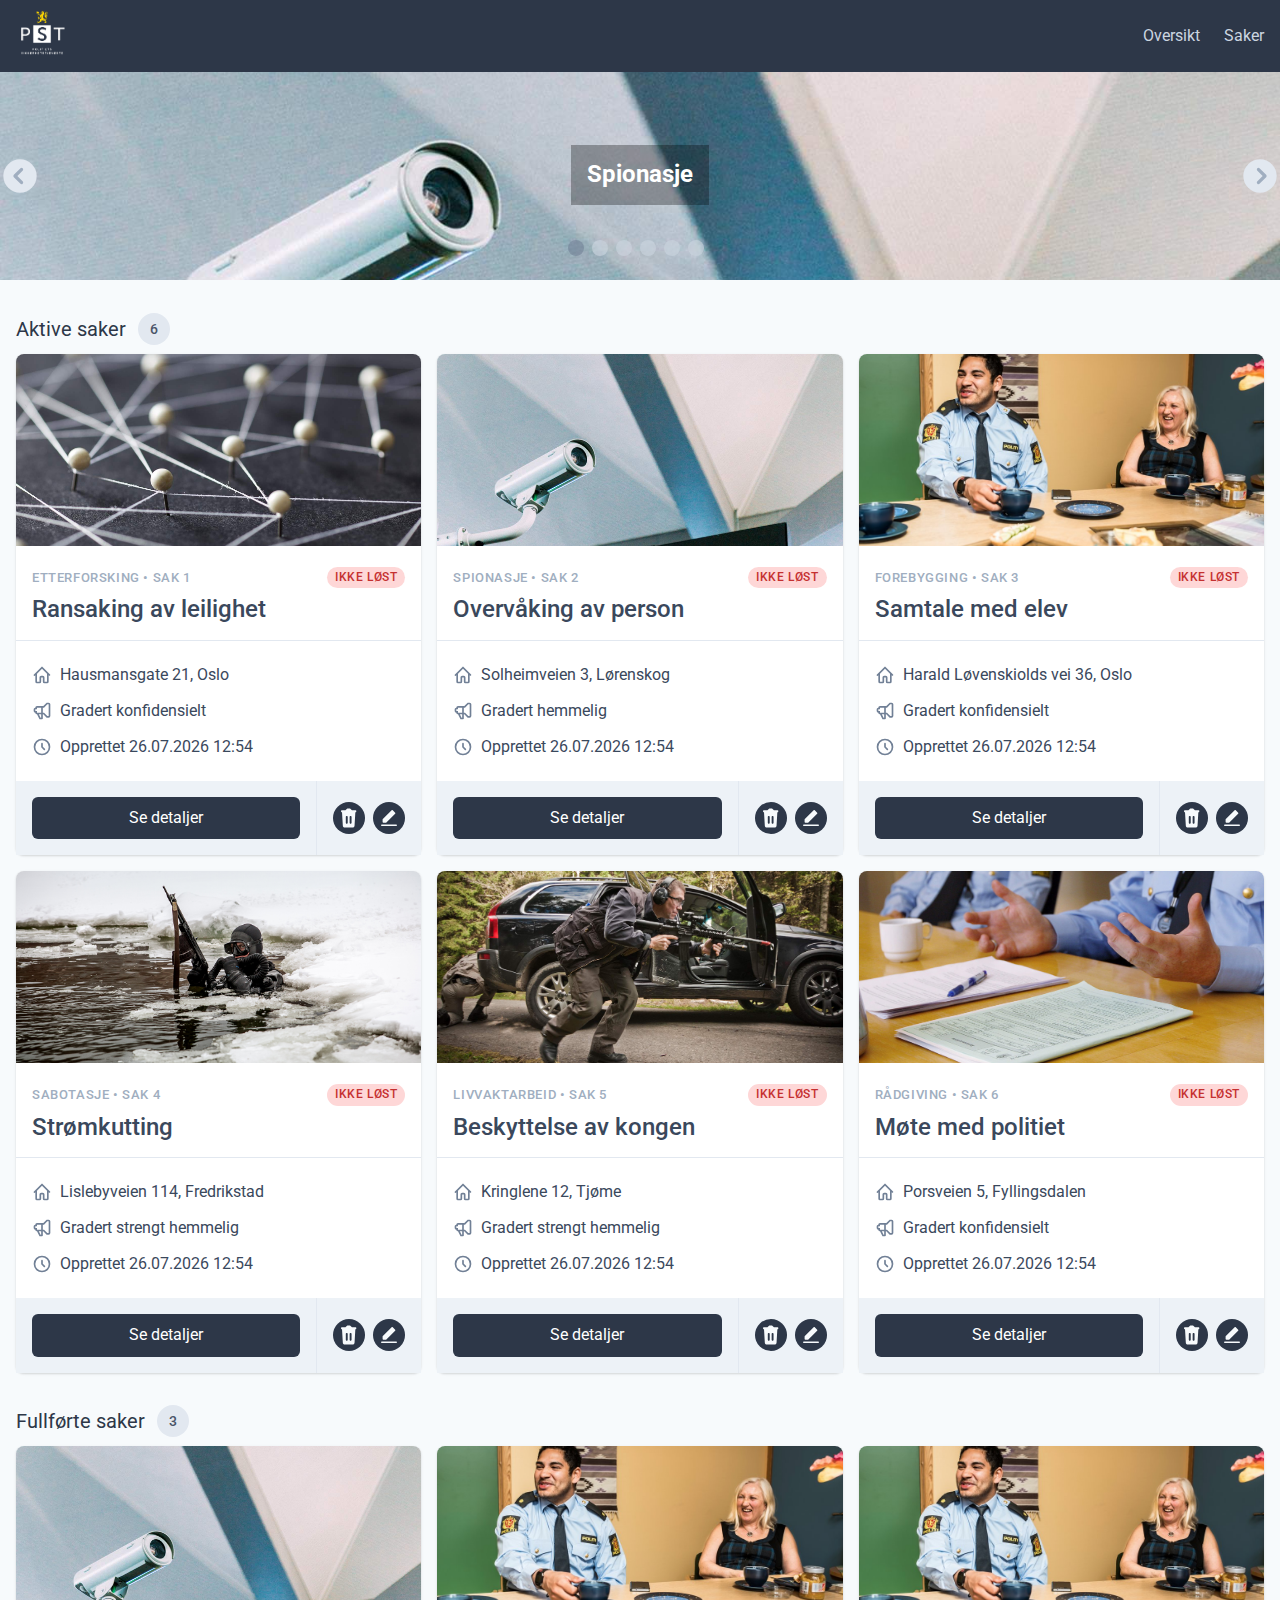
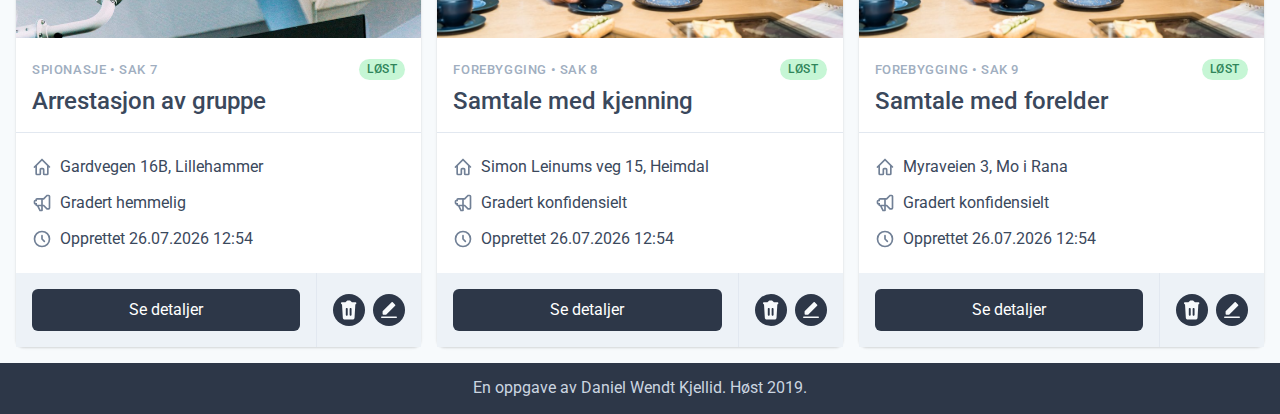
==== commit ef955b5a: "Fixed menu bug" ====
--- a/index.html
+++ b/index.html
@@ -41,5 +41,18 @@
         </footer>
         <script type="module" defer src="template-loader.js"></script>
         <script type="module" defer src="init.js"></script>
+        <script>
+            function toggleMenu() {
+
+                /* conditional check to figure out wheter to add or remove 'hidden' and replacing it with 'block', or the other way around */
+                if ($('nav.nav').hasClass('hidden')) {
+                    $('nav.nav').removeClass('hidden');
+                    $('nav.nav').addClass('block');
+                } else {
+                    $('nav.nav').removeClass('block');
+                    $('nav.nav').addClass('hidden');
+                }
+            }
+        </script>
     </body>
 </html>--- a/css/style.css
+++ b/css/style.css
@@ -382,6 +382,7 @@
 button[type=button] {
   border: none;
   background-color: transparent;
+  cursor: pointer;
   padding: 0;
 }
 
@@ -596,7 +597,8 @@
 /* hamburger menu on small devices */
 .header-item .menu-btn {
 	height: auto;
-	fill: #F7FAFC;
+  fill: #F7FAFC;
+  padding: 1rem;
 	width: 1.5rem;
 }
 
@@ -724,24 +726,100 @@
 * Body (> 375px): B
 **************************************************************************/
 
+/* annimation for fading in banner items */
+.banner-animation {
+  animation-name: fadeIn;
+  animation-duration: 1s;
+  animation-timing-function: ease-out;
+  animation-delay: 0s;
+  animation-direction: alternate;
+  animation-iteration-count: initial;
+}
+
+/* styling for the next and previous slider button container */
+.banner-btns {
+  align-items: center;
+  display: flex;
+  justify-content: space-between;
+  position: absolute;
+  top: 40%;
+  width: 100%;
+}
+
+/* styrling for the button itself */
+.banner-btns button {
+  cursor: pointer;
+  height: 2.5rem;
+  transition: 0.8s ease;
+  width: 2.5rem;
+}
+
+/* styling for circle surrounding chevron */
+.banner-btns button circle {
+  fill: #E2E8F0;
+}
+
+/* styling for chevron istelf */
+.banner-btns button path {
+  fill: #A0AEC0;
+}
+
+/* styling for icon circle hover state */
+.banner-btns button circle:hover {
+  fill: #CBD5E0;
+}
+
+/* styling for icon hover state */
+.banner-btns button path:hover {
+  fill: #718096;
+}
+
+/* styling for banner container */
 .banner-container {
-  background-color: lightpink;
+  background-color: #f6f9fc;
   height: 13rem;
   margin: auto;
   position: relative;
   width: 100%;
 }
 
+/* styling for the dots beneth slider container */
+.banner-dots {
+  align-items: center;
+  bottom: 1.5rem;
+  display: flex;
+  justify-content: center;
+  position: absolute;
+  width: 100%;
+}
+
+/* styling for dot itself */
+.banner-dots .dot {
+  background-color: #CBD5E0;
+  border-radius: 9999px;
+  height: 1rem;
+  opacity: .6;
+  margin-right: 0.5rem;
+  width: 1rem;
+}
+
+/* change margin on last dot */
+.banner-dots .dot.current:last-child {
+  margin-right: 0;
+}
+
+/* styling for current and hover state */
+.banner-dots .dot.current:hover,
+.banner-dots .dot.current {
+  background-color: #718096;
+}
+
+/* setting height of slide item */
 .banner-slide {
   height: 100%;
 }
 
-.banner-slide .banner-img {
-  height: 13rem;
-  object-fit: cover;
-  width: 100%;
-}
-
+/* styling for caption container */
 .banner-slide .banner-caption {
   align-items: center;
   display: flex;
@@ -752,6 +830,7 @@
   width: 100%;
 }
 
+/* styling for caption itself */
 .banner-slide .banner-caption h1{
   background-color: rgba(0,0,0,0.3);
   color: #FFFFFF;
@@ -761,159 +840,23 @@
   padding: 1rem;
 }
 
-.banner-btns {
-  align-items: center;
-  display: flex;
-  justify-content: space-between;
-  position: absolute;
-  top: 40%;
+/* styling for image */
+.banner-slide .banner-img {
+  height: 13rem;
+  object-fit: cover;
   width: 100%;
 }
 
-.banner-btns button {
-  cursor: pointer;
-  height: 3rem;
-  transition: 0.8s ease;
-  width: 3rem;
-}
-
-
-.banner-btns button circle {
-  fill: #E2E8F0;
-}
-
-.banner-btns button path {
-  fill: #A0AEC0;
-}
-
-.banner-btns button circle:hover {
-  fill: #CBD5E0;
-}
-
-.banner-btns button path:hover {
-  fill: #718096;
-}
-
-.banner-dots {
-  align-items: center;
-  bottom: 1.5rem;
-  display: flex;
-  justify-content: center;
-  position: absolute;
-  width: 100%;
-}
-
-.banner-dots .dot {
-  background-color: #CBD5E0;
-  border-radius: 9999px;
-  height: 1rem;
-  opacity: .6;
-  margin-right: 0.5rem;
-  width: 1rem;
-}
-
-.banner-dots .dot.current:last-child {
-  margin-right: 0;
-}
-
-.banner-dots .dot.current:hover,
-.banner-dots .dot.current {
-  background-color: #718096;
-}
-
-
-/* banner container styling */
-/*
-.banner {
-  background-color: white;
-  margin: auto;
-  position: relative;
-}
-
-.banner .img-container {
-  height: 100%;
-}
-
-.img-container-img {
-  height: auto;
-  object-fit: cover;
-  position: relative;
-  width: 100%;
-}
-
-.banner-caption {
-  color: red;
-  text-align: center;
-  position: absolute;
-  top: 50%;
-  width: 100%;
-}
-
-.banner .btn-container {
-  align-items: center;
-  display: flex;
-  justify-content: space-between;
-  position: absolute;
-  top: 50%;
-  width: 100%;
-}*/
-
-/* next and previous image buttons */
-/*
-.prev-btn, .next-btn {
-  cursor: pointer;
-  height: 2.5rem;
-  width: 2.5rem;
-}
-
-.prev-btn circle, 
-.next-btn circle {
-  fill: #E2E8F0;
-}
-
-.prev-btn path,
-.next-btn path {
-  fill: #A0AEC0;
-}
-
-.prev-btn circle:hover, 
-.next-btn circle:hover {
-  fill: #CBD5E0;
-}
-
-.prev-btn path:hover,
-.next-btn path:hover {
-  fill: #718096;
-}
-
-.banner .dot-container {
-  align-items: center;
-  display: flex;
-  justify-content: center;
-  position: absolute;
-  top: 80%;
-  width: 100%;
-}
-
-.banner .dot-container span.dot {
-  background-color: #A0AEC0;
-  border-radius: 9999px;
-  cursor: pointer;
-  height: 1rem;
-  margin-right: 0.5rem;
-  opacity: .60;
-  width: 1rem;
-}
-
-.banner .dot-container span.dot:last-child {
-  margin-right: 0;
-}
-
-.banner .dot-container span.dot:hover,
-.banner .dot-container span.dot.active {
-  background-color: #4A5568;
-}*/
-
+/* definition of animation fadeIn which is used to fade in banner slider elements */
+@keyframes fadeIn {
+  from {
+      transform: translate3d(-99%, 0, 0);
+    }
+
+    to {
+      transform: translate3d(0, 0, 0);
+    }
+}
 
 /* breadcrumb container styling, adding padding */
 .breadcrumbs {
@@ -1155,6 +1098,28 @@
 * Body (> 375px): F
 ***************************************************************************/
 
+/* styling for displaying image within form */
+.form-address-img {
+  border-radius: 8px;
+  box-shadow: 0 1px 3px 0 rgba(0, 0, 0, 0.1), 0 1px 2px 0 rgba(0, 0, 0, 0.06);
+  height: 10rem;
+  object-fit: cover;
+  width: 100%;
+}
+
+.form-criminal-section {
+  display: flex;
+}
+
+.form-criminal-img {
+  border: 1px solid #CBD5E0;
+  border-radius: 9999px;
+  height: 4.5rem;
+  object-fit: cover;
+  margin-right: 0.5rem;
+  width: 4.5rem;
+}
+
 /* styling for "Kort ble opprettet xx.xx.xxxx xx:xx" at the end of forms */
 .form-meta-text {
   color: #718096;
